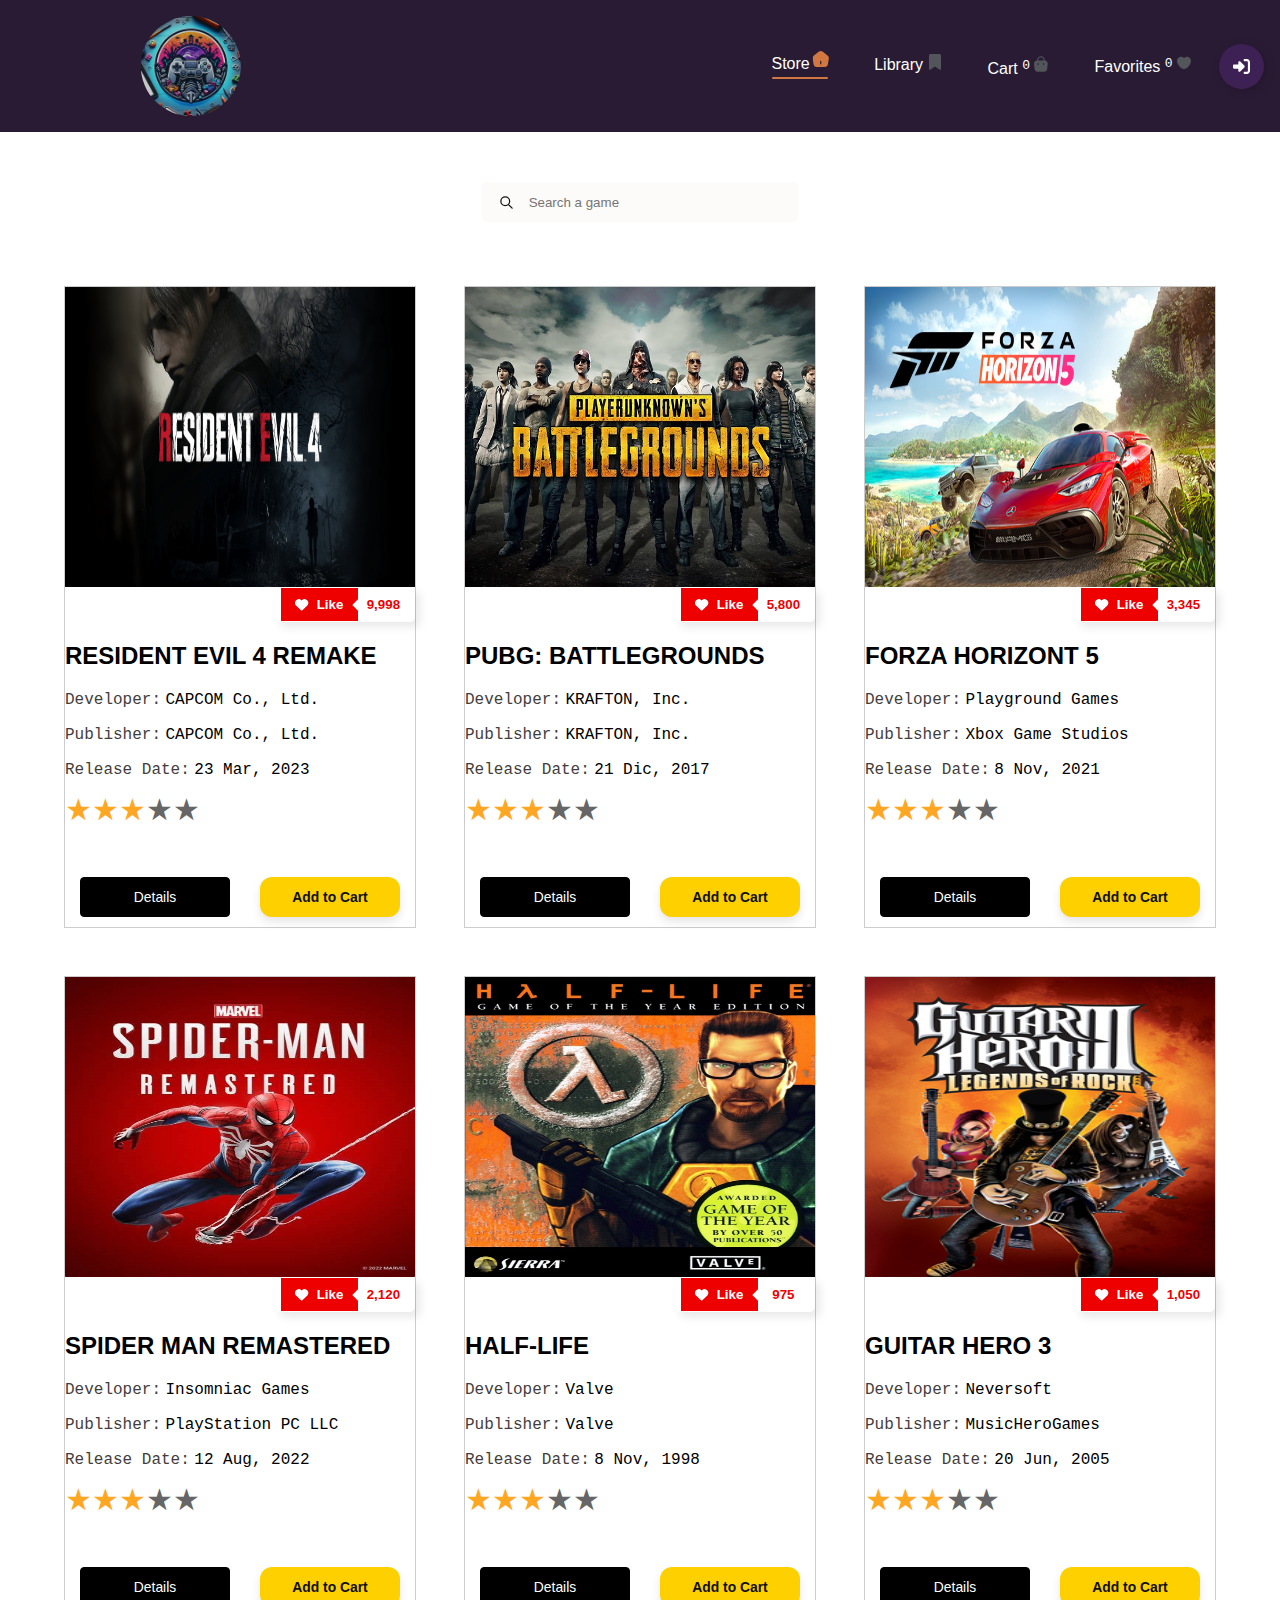
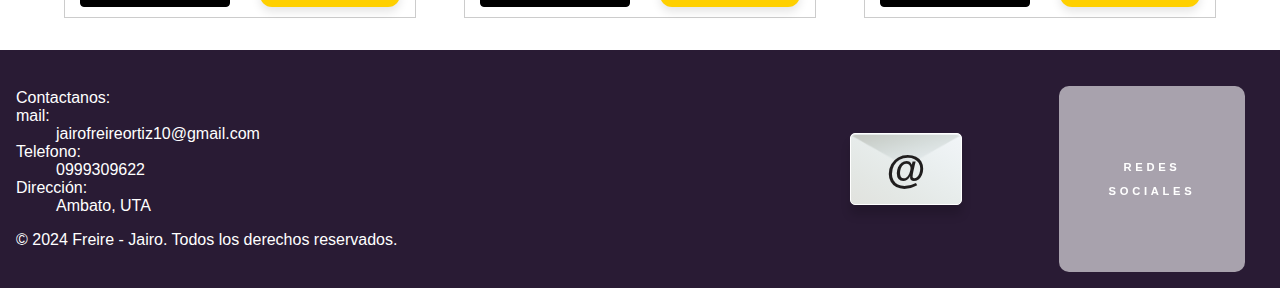
==== index.html @ eaf7e500 "project almost done" ====
<!DOCTYPE html>
<html lang="en">
  <head>
    <meta charset="UTF-8" />
    <meta http-equiv="X-UA-Compatible" content="IE=edge" />
    <meta name="viewport" content="width=device-width, initial-scale=1.0" />
    <link rel="stylesheet" href="css/styles.css" />
    <link rel="stylesheet" href="css/stylesDecoration.css" />
    <link rel="stylesheet" href="css/stylesFooter.css" />
    <title>Online Store</title>
  </head>

  <body>
    <header>
      <div class="navbar">
        <img src="img/Logo.jpg" />
        <nav class="menu">
          <label title="home" for="home" class="label">
            Store
            <input id="home" name="page" type="radio" checked="" />
            <svg
              xmlns="http://www.w3.org/2000/svg"
              viewBox="0 0 21 20"
              height="20"
              width="21"
              class="icon home"
            >
              <path
                fill="inherit"
                d="M18.9999 6.01002L12.4499 0.770018C11.1699 -0.249982 9.16988 -0.259982 7.89988 0.760018L1.34988 6.01002C0.409885 6.76002 -0.160115 8.26002 0.0398848 9.44002L1.29988 16.98C1.58988 18.67 3.15988 20 4.86988 20H15.4699C17.1599 20 18.7599 18.64 19.0499 16.97L20.3099 9.43002C20.4899 8.26002 19.9199 6.76002 18.9999 6.01002ZM10.9199 16C10.9199 16.41 10.5799 16.75 10.1699 16.75C9.75988 16.75 9.41988 16.41 9.41988 16V13C9.41988 12.59 9.75988 12.25 10.1699 12.25C10.5799 12.25 10.9199 12.59 10.9199 13V16Z"
              ></path>
            </svg>
          </label>
          <label title="library" for="library" class="label">
            Library
            <input id="library" name="page" type="radio" />
            <svg
              xmlns="http://www.w3.org/2000/svg"
              height="16"
              width="12"
              viewBox="0 0 384 512"
            >
              <path
                d="M0 48V487.7C0 501.1 10.9 512 24.3 512c5 0 9.9-1.5 14-4.4L192 400 345.7 507.6c4.1 2.9 9 4.4 14 4.4c13.4 0 24.3-10.9 24.3-24.3V48c0-26.5-21.5-48-48-48H48C21.5 0 0 21.5 0 48z"
              />
            </svg>
          </label>

          <label title="cart" for="cart" class="label">
            Cart
            <input id="cart" name="page" type="radio" />
            <samp><sup style="font-size: 1em" id="car-count">0</sup></samp>
            <svg
              xmlns="http://www.w3.org/2000/svg"
              fill="inherit"
              viewBox="0 0 18 20"
              height="20"
              width="18"
              class="icon cart"
            >
              <path
                fill="inherit"
                d="M16.8035 6.96427C16.1335 6.22427 15.1235 5.79427 13.7235 5.64427V4.88427C13.7235 3.51427 13.1435 2.19427 12.1235 1.27427C11.6202 0.812823 11.025 0.462927 10.3771 0.247511C9.72909 0.032095 9.04292 -0.0439787 8.3635 0.0242742C5.9735 0.254274 3.9635 2.56427 3.9635 5.06427V5.64427C2.5635 5.79427 1.5535 6.22427 0.883496 6.96427C-0.0865043 8.04427 -0.0565042 9.48427 0.0534958 10.4843L0.753496 16.0543C0.963496 18.0043 1.7535 20.0043 6.0535 20.0043H11.6335C15.9335 20.0043 16.7235 18.0043 16.9335 16.0643L17.6335 10.4743C17.7435 9.48427 17.7635 8.04427 16.8035 6.96427ZM8.5035 1.41427C8.98813 1.36559 9.47758 1.41913 9.94023 1.57143C10.4029 1.72372 10.8284 1.97138 11.1894 2.29841C11.5503 2.62544 11.8387 3.02456 12.0357 3.46998C12.2328 3.91539 12.3343 4.39721 12.3335 4.88427V5.58427H5.3535V5.06427C5.3535 3.28427 6.8235 1.57427 8.5035 1.41427ZM5.2635 11.1543H5.2535C4.7035 11.1543 4.2535 10.7043 4.2535 10.1543C4.2535 9.60427 4.7035 9.15427 5.2535 9.15427C5.8135 9.15427 6.2635 9.60427 6.2635 10.1543C6.2635 10.7043 5.8135 11.1543 5.2635 11.1543ZM12.2635 11.1543H12.2535C11.7035 11.1543 11.2535 10.7043 11.2535 10.1543C11.2535 9.60427 11.7035 9.15427 12.2535 9.15427C12.8135 9.15427 13.2635 9.60427 13.2635 10.1543C13.2635 10.7043 12.8135 11.1543 12.2635 11.1543Z"
              ></path>
            </svg>
          </label>
          <label title="favorite" for="favorite" class="label"
            >Favorites
            <input id="favorite" name="page" type="radio" />
            <samp><sup style="font-size: 1em" id="favorites">0</sup></samp>
            <svg
              xmlns="http://www.w3.org/2000/svg"
              fill="inherit"
              viewBox="0 0 20 18"
              height="18"
              width="20"
              class="icon favorite"
            >
              <path
                fill="inherit"
                d="M14.44 0C12.63 0 11.01 0.88 10 2.23C9.48413 1.53881 8.81426 0.977391 8.04353 0.590295C7.27281 0.203198 6.42247 0.00108555 5.56 0C2.49 0 0 2.5 0 5.59C0 6.78 0.19 7.88 0.52 8.9C2.1 13.9 6.97 16.89 9.38 17.71C9.72 17.83 10.28 17.83 10.62 17.71C13.03 16.89 17.9 13.9 19.48 8.9C19.81 7.88 20 6.78 20 5.59C20 2.5 17.51 0 14.44 0Z"
              ></path>
            </svg>
          </label>

          <a class="Btn-login" href="login.html">
            <div class="sign">
              <svg viewBox="0 0 512 512">
                <path
                  d="M217.9 105.9L340.7 228.7c7.2 7.2 11.3 17.1 11.3 27.3s-4.1 20.1-11.3 27.3L217.9 406.1c-6.4 6.4-15 9.9-24 9.9c-18.7 0-33.9-15.2-33.9-33.9l0-62.1L32 320c-17.7 0-32-14.3-32-32l0-64c0-17.7 14.3-32 32-32l128 0 0-62.1c0-18.7 15.2-33.9 33.9-33.9c9 0 17.6 3.6 24 9.9zM352 416l64 0c17.7 0 32-14.3 32-32l0-256c0-17.7-14.3-32-32-32l-64 0c-17.7 0-32-14.3-32-32s14.3-32 32-32l64 0c53 0 96 43 96 96l0 256c0 53-43 96-96 96l-64 0c-17.7 0-32-14.3-32-32s14.3-32 32-32z"
                ></path>
              </svg>
            </div>

            <div class="text-login">Login</div>
          </a>
        </nav>
        <div class="menu-toggle" onclick="toggleMenu()">☰</div>
      </div>
    </header>

    <main>
      <div class="cen-search">
        <div class="search-container">
          <form class="form">
            <label for="search">
              <input
                required=""
                autocomplete="off"
                placeholder="Search a game"
                id="search"
                type="text"
              />
              <div class="icon-search">
                <svg
                  stroke-width="2"
                  stroke="currentColor"
                  viewBox="0 0 24 24"
                  fill="none"
                  xmlns="http://www.w3.org/2000/svg"
                  class="swap-on"
                >
                  <path
                    d="M21 21l-6-6m2-5a7 7 0 11-14 0 7 7 0 0114 0z"
                    stroke-linejoin="round"
                    stroke-linecap="round"
                  ></path>
                </svg>
                <svg
                  stroke-width="2"
                  stroke="currentColor"
                  viewBox="0 0 24 24"
                  fill="none"
                  xmlns="http://www.w3.org/2000/svg"
                  class="swap-off"
                >
                  <path
                    d="M10 19l-7-7m0 0l7-7m-7 7h18"
                    stroke-linejoin="round"
                    stroke-linecap="round"
                  ></path>
                </svg>
              </div>
              <button type="reset" class="close-btn">
                <svg
                  viewBox="0 0 20 20"
                  class="h-5 w-5"
                  xmlns="http://www.w3.org/2000/svg"
                >
                  <path
                    clip-rule="evenodd"
                    d="M4.293 4.293a1 1 0 011.414 0L10 8.586l4.293-4.293a1 1 0 111.414 1.414L11.414 10l4.293 4.293a1 1 0 01-1.414 1.414L10 11.414l-4.293 4.293a1 1 0 01-1.414-1.414L8.586 10 4.293 5.707a1 1 0 010-1.414z"
                    fill-rule="evenodd"
                  ></path>
                </svg>
              </button>
            </label>
          </form>
        </div>
      </div>
      <div class="section">
        <div class="container" id="container1">
          <div class="carousel-container">
            <div class="carousel">
              <img src="img/game1/1.png" alt="Imagen 1" />
              <img src="img/game1/2.jpg" alt="Imagen 2" />
              <img src="img/game1/3.jpg" alt="Imagen 3" />
              <img src="img/game1/4.jpg" alt="Imagen 4" />
            </div>
          </div>

          <div class="container4">
            <button class="Btn" onclick="incrementarContador('contador1')">
              <span class="leftContainer">
                <svg
                  fill="white"
                  viewBox="0 0 512 512"
                  height="1em"
                  xmlns="http://www.w3.org/2000/svg"
                >
                  <path
                    d="M47.6 300.4L228.3 469.1c7.5 7 17.4 10.9 27.7 10.9s20.2-3.9 27.7-10.9L464.4 300.4c30.4-28.3 47.6-68 47.6-109.5v-5.8c0-69.9-50.5-129.5-119.4-141C347 36.5 300.6 51.4 268 84L256 96 244 84c-32.6-32.6-79-47.5-124.6-39.9C50.5 55.6 0 115.2 0 185.1v5.8c0 41.5 17.2 81.2 47.6 109.5z"
                  ></path>
                </svg>
                <span class="like">Like</span>
              </span>
              <span class="likeCount" id="contador1"> 9,998 </span>
            </button>
            
            <div class="container5" id="details-container1">
              <article class="game-details" >
                  <h2>RESIDENT EVIL 4 REMAKE</h2>
                  <p><span class="subtitle-games">Developer:</span> <span class="content-subtitle">CAPCOM Co., Ltd.</span></p>
                  <p><span class="subtitle-games">Publisher:</span> <span class="content-subtitle">CAPCOM Co., Ltd.</span></p>
                  <p><span class="subtitle-games">Release Date:</span> <span class="content-subtitle">23 Mar, 2023</span></p>
                <section class="game-description">
                  <h3>Game Description</h3>
                  <p class="description-game">Survival is just the beginning. Six years have passed since the biological disaster in Raccoon City. Leon S. Kennedy, one of the survivors, tracks the president's kidnapped daughter to a secluded European village, where there is something terribly wrong with the locals.</p>
                </section>
                <section class="system-requirements">
                  <h3>System Requirements</h3>
                  <ul>
                    <li><span class="subtitle-games">Operating System:</span> <span class="content-subtitle">Windows 10 (64 bit)/Windows 11 (64 bit)</span></li>
                    <li><span class="subtitle-games">Processor:</span> <span class="content-subtitle"> AMD Ryzen 5 3600 / Intel Core i7 8700</span></li>
                    <li><span class="subtitle-games">Memory:</span> <span class="content-subtitle"> 16 gb Ram</span></li>
                    <li><span class="subtitle-games">Graphics:</span> <span class="content-subtitle"> AMD Radeon RX 5700 / NVIDIA GeForce GTX 1070</span></li>
                    <li><span class="subtitle-games">Storage:</span><span class="content-subtitle"> 50 GB available space</span></li>
                  </ul>
                </section>
              </article>
            </div>
            
            <div class="rating-class" id="rating-container-1">
              <div class="rating">
                <input
                  value="5"
                  name="rate1"
                  id="star5-container1"
                  type="radio"
                />
                <label title="text" for="star5-container1"></label>
                <input
                  value="4"
                  name="rate1"
                  id="star4-container1"
                  type="radio"
                />
                <label title="text" for="star4-container1"></label>
                <input
                  value="3"
                  name="rate1"
                  id="star3-container1"
                  type="radio"
                  checked=""
                />
                <label title="text" for="star3-container1"></label>
                <input
                  value="2"
                  name="rate1"
                  id="star2-container1"
                  type="radio"
                />
                <label title="text" for="star2-container1"></label>
                <input
                  value="1"
                  name="rate1"
                  id="star1-container1"
                  type="radio"
                />
                <label title="text" for="star1-container1"></label>
              </div>
            </div>
            <div class="container6">
              <div class="btn-group">
                <button class="btn-details" onclick="toggleDetails('container1')"><span class="text-btn-detail">Details</span></button>
                <button
                  class="CartBtn"
                  onclick="incrementarContador('car-count')"
                >
                  <span class="IconContainer">
                    <svg
                      xmlns="http://www.w3.org/2000/svg"
                      height="1em"
                      viewBox="0 0 576 512"
                      fill="rgb(17, 17, 17)"
                      class="cart"
                    >
                      <path
                        d="M0 24C0 10.7 10.7 0 24 0H69.5c22 0 41.5 12.8 50.6 32h411c26.3 0 45.5 25 38.6 50.4l-41 152.3c-8.5 31.4-37 53.3-69.5 53.3H170.7l5.4 28.5c2.2 11.3 12.1 19.5 23.6 19.5H488c13.3 0 24 10.7 24 24s-10.7 24-24 24H199.7c-34.6 0-64.3-24.6-70.7-58.5L77.4 54.5c-.7-3.8-4-6.5-7.9-6.5H24C10.7 48 0 37.3 0 24zM128 464a48 48 0 1 1 96 0 48 48 0 1 1 -96 0zm336-48a48 48 0 1 1 0 96 48 48 0 1 1 0-96z"
                      ></path>
                    </svg>
                  </span>
                  <p class="text">Add to Cart</p>
                </button>
              </div>
            </div>
          </div>
        </div>

        <div class="container" id="container2">
          <div class="carousel-container">
            <div class="carousel">
              <img src="img/game2/Portada-PUBG.jpg" alt="Imagen 1" />
              <img src="img/game2/2.jpg" alt="Imagen 2" />
              <img src="img/game2/3.jpg" alt="Imagen 3" />
              <img src="img/game2/4.jpg" alt="Imagen 4" />
            </div>
          </div>
          <div class="container4">
            <button class="Btn" onclick="incrementarContador('contador2')">
              <span class="leftContainer">
                <svg
                  fill="white"
                  viewBox="0 0 512 512"
                  height="1em"
                  xmlns="http://www.w3.org/2000/svg"
                >
                  <path
                    d="M47.6 300.4L228.3 469.1c7.5 7 17.4 10.9 27.7 10.9s20.2-3.9 27.7-10.9L464.4 300.4c30.4-28.3 47.6-68 47.6-109.5v-5.8c0-69.9-50.5-129.5-119.4-141C347 36.5 300.6 51.4 268 84L256 96 244 84c-32.6-32.6-79-47.5-124.6-39.9C50.5 55.6 0 115.2 0 185.1v5.8c0 41.5 17.2 81.2 47.6 109.5z"
                  ></path>
                </svg>
                <span class="like">Like</span>
              </span>
              <span class="likeCount" id="contador2"> 5,800 </span>
            </button>
            
            <div class="container5" id="details-container2">
              <article class="game-details" >
                <h2>PUBG: BATTLEGROUNDS</h2>
                <p><span class="subtitle-games">Developer:</span> <span class="content-subtitle">KRAFTON, Inc.</span></p>
                <p><span class="subtitle-games">Publisher:</span> <span class="content-subtitle"> KRAFTON, Inc.</span></p>
                <p><span class="subtitle-games">Release Date:</span> <span class="content-subtitle"> 21 Dic, 2017</span></p>
              <section class="game-description">
                <h3>Game Description</h3>
                <p class="description-game">Land on strategic locations, loot weapons and supplies, and survive to become the last team standing across various, diverse Battlegrounds.
                  Squad up and join the Battlegrounds for the original Battle Royale experience that only PUBG: BATTLEGROUNDS can offer.</p>
              </section>
              <section class="system-requirements">
                <h3>System Requirements</h3>
                <ul>
                  <li><span class="subtitle-games">Operating System:</span> <span class="content-subtitle"> 64-bit Windows 10</span></li>
                  <li><span class="subtitle-games">Processor:</span> <span class="content-subtitle"> Intel Core i5-6600K / AMD Ryzen 5 1600</span></li>
                  <li><span class="subtitle-games">Memory:</span> <span class="content-subtitle">16 GB RAM</span></li>
                  <li><span class="subtitle-games">Graphics:</span> <span class="content-subtitle"> NVIDIA GeForce GTX 1060 3GB / AMD Radeon RX 580 4GB</span></li>
                  <li><span class="subtitle-games">Storage:</span> <span class="content-subtitle"> 50 GB available space</span></li>
                </ul>
              </section>
            </article>
            </div>
            
            <div class="rating-class" id="rating-container-2">
              <div class="rating">
                <input
                  value="5"
                  name="rate2"
                  id="star5-container2"
                  type="radio"
                />
                <label title="text" for="star5-container2"></label>
                <input
                  value="4"
                  name="rate2"
                  id="star4-container2"
                  type="radio"
                />
                <label title="text" for="star4-container2"></label>
                <input
                  value="3"
                  name="rate2"
                  id="star3-container2"
                  type="radio"
                  checked=""
                />
                <label title="text" for="star3-container2"></label>
                <input
                  value="2"
                  name="rate2"
                  id="star2-container2"
                  type="radio"
                />
                <label title="text" for="star2-container2"></label>
                <input
                  value="1"
                  name="rate2"
                  id="star1-container2"
                  type="radio"
                />
                <label title="text" for="star1-container2"></label>
              </div>
            </div>
            <div class="container6">
              <div class="btn-group">
                <button class="btn-details" onclick="toggleDetails('container2')"><span class="text-btn-detail">Details</span></button>
                <button
                  class="CartBtn"
                  onclick="incrementarContador('car-count')"
                >
                  <span class="IconContainer">
                    <svg
                      xmlns="http://www.w3.org/2000/svg"
                      height="1em"
                      viewBox="0 0 576 512"
                      fill="rgb(17, 17, 17)"
                      class="cart"
                    >
                      <path
                        d="M0 24C0 10.7 10.7 0 24 0H69.5c22 0 41.5 12.8 50.6 32h411c26.3 0 45.5 25 38.6 50.4l-41 152.3c-8.5 31.4-37 53.3-69.5 53.3H170.7l5.4 28.5c2.2 11.3 12.1 19.5 23.6 19.5H488c13.3 0 24 10.7 24 24s-10.7 24-24 24H199.7c-34.6 0-64.3-24.6-70.7-58.5L77.4 54.5c-.7-3.8-4-6.5-7.9-6.5H24C10.7 48 0 37.3 0 24zM128 464a48 48 0 1 1 96 0 48 48 0 1 1 -96 0zm336-48a48 48 0 1 1 0 96 48 48 0 1 1 0-96z"
                      ></path>
                    </svg>
                  </span>
                  <p class="text">Add to Cart</p>
                </button>
              </div>
            </div>
          </div>
        </div>

        <div class="container" id="container3">
          <div class="carousel-container">
            <div class="carousel">
              <img src="img/game3/Forza 1.jpg" alt="Imagen 1" />
              <img src="img/game3/Forza 2.jpg" alt="Imagen 2" />
              <img src="img/game3/Forza 3.jpg" alt="Imagen 3" />
              <img src="img/game3/forza 4.jpg" alt="Imagen 4" />
            </div>
          </div>
          <div class="container4">
            <button class="Btn" onclick="incrementarContador('contador3')">
              <span class="leftContainer">
                <svg
                  fill="white"
                  viewBox="0 0 512 512"
                  height="1em"
                  xmlns="http://www.w3.org/2000/svg"
                >
                  <path
                    d="M47.6 300.4L228.3 469.1c7.5 7 17.4 10.9 27.7 10.9s20.2-3.9 27.7-10.9L464.4 300.4c30.4-28.3 47.6-68 47.6-109.5v-5.8c0-69.9-50.5-129.5-119.4-141C347 36.5 300.6 51.4 268 84L256 96 244 84c-32.6-32.6-79-47.5-124.6-39.9C50.5 55.6 0 115.2 0 185.1v5.8c0 41.5 17.2 81.2 47.6 109.5z"
                  ></path>
                </svg>
                <span class="like">Like</span>
              </span>
              <span class="likeCount" id="contador3"> 3,345 </span>
            </button>
            
            <div class="container5" id="details-container3">
              <article class="game-details">
                <h2>FORZA HORIZONT 5</h2>
                <p><span class="subtitle-games">Developer:</span> <span class="content-subtitle"> Playground Games</span></p>
                <p><span class="subtitle-games">Publisher:</span> <span class="content-subtitle"> Xbox Game Studios</span></p>
                <p><span class="subtitle-games">Release Date:</span> <span class="content-subtitle"> 8 Nov, 2021</span></p>
              <section class="game-description">
                <h3>Game Description</h3>
                <p class="description-game">Your Ultimate Horizon Adventure awaits! Explore the vibrant open world landscapes of Mexico with limitless, fun driving action in the world’s greatest cars. Conquer the rugged Sierra Nueva in the ultimate Horizon Rally experience. Requires Forza Horizon 5 game, expansion sold separately.</p>
              </section>
              <section class="system-requirements">
                <h3>System Requirements</h3>
                <ul>
                  <li><span class="subtitle-games">Operating System:</span> <span class="content-subtitle"> Windows 10 version 18362.0 or higher</span></li>
                  <li><span class="subtitle-games">Processor:</span> <span class="content-subtitle"> Intel i5-8400 or AMD Ryzen 5 1500X</span></li>
                  <li><span class="subtitle-games">Memory:</span> <span class="content-subtitle"> 16 GB RAM</span></li>
                  <li><span class="subtitle-games">Graphics:</span> <span class="content-subtitle"> NVidia GTX 1070 OR AMD RX 590</span></li>
                  <li><span class="subtitle-games">Storage:</span> <span class="content-subtitle"> 110 GB available space</span></li>
                </ul>
              </section>
            </div>
            
            <div class="rating-class" id="rating-container-1">
              <div class="rating">
                <input
                  value="5"
                  name="rate3"
                  id="star5-container3"
                  type="radio"
                />
                <label title="text" for="star5-container3"></label>
                <input
                  value="4"
                  name="rate3"
                  id="star4-container3"
                  type="radio"
                />
                <label title="text" for="star4-container3"></label>
                <input
                  value="3"
                  name="rate3"
                  id="star3-container3"
                  type="radio"
                  checked=""
                />
                <label title="text" for="star3-container3"></label>
                <input
                  value="2"
                  name="rate3"
                  id="star2-container3"
                  type="radio"
                />
                <label title="text" for="star2-container3"></label>
                <input
                  value="1"
                  name="rate3"
                  id="star1-container3"
                  type="radio"
                />
                <label title="text" for="star1-container3"></label>
              </div>
            </div>
            <div class="container6">
              <div class="btn-group">
                <button class="btn-details" onclick="toggleDetails('container3')"><span class="text-btn-detail">Details</span></button>
                <button
                  class="CartBtn"
                  onclick="incrementarContador('car-count')"
                >
                  <span class="IconContainer">
                    <svg
                      xmlns="http://www.w3.org/2000/svg"
                      height="1em"
                      viewBox="0 0 576 512"
                      fill="rgb(17, 17, 17)"
                      class="cart"
                    >
                      <path
                        d="M0 24C0 10.7 10.7 0 24 0H69.5c22 0 41.5 12.8 50.6 32h411c26.3 0 45.5 25 38.6 50.4l-41 152.3c-8.5 31.4-37 53.3-69.5 53.3H170.7l5.4 28.5c2.2 11.3 12.1 19.5 23.6 19.5H488c13.3 0 24 10.7 24 24s-10.7 24-24 24H199.7c-34.6 0-64.3-24.6-70.7-58.5L77.4 54.5c-.7-3.8-4-6.5-7.9-6.5H24C10.7 48 0 37.3 0 24zM128 464a48 48 0 1 1 96 0 48 48 0 1 1 -96 0zm336-48a48 48 0 1 1 0 96 48 48 0 1 1 0-96z"
                      ></path>
                    </svg>
                  </span>
                  <p class="text">Add to Cart</p>
                </button>
              </div>
            </div>
          </div>
        </div>

        <div class="container" id="container4">
          <div class="carousel-container">
            <div class="carousel">
              <img src="img/game4/Spiderman.jpg" alt="Imagen 1" />
              <img src="img/game4/spiderman-2.jpg" alt="Imagen 2" />
              <img src="img/game4/spiderman-3.jpg" alt="Imagen 3" />
              <img src="img/game4/spiderman-4.jpg" alt="Imagen 4" />
            </div>
          </div>
          <div class="container4">
            <button class="Btn" onclick="incrementarContador('contador4')">
              <span class="leftContainer">
                <svg
                  fill="white"
                  viewBox="0 0 512 512"
                  height="1em"
                  xmlns="http://www.w3.org/2000/svg"
                >
                  <path
                    d="M47.6 300.4L228.3 469.1c7.5 7 17.4 10.9 27.7 10.9s20.2-3.9 27.7-10.9L464.4 300.4c30.4-28.3 47.6-68 47.6-109.5v-5.8c0-69.9-50.5-129.5-119.4-141C347 36.5 300.6 51.4 268 84L256 96 244 84c-32.6-32.6-79-47.5-124.6-39.9C50.5 55.6 0 115.2 0 185.1v5.8c0 41.5 17.2 81.2 47.6 109.5z"
                  ></path>
                </svg>
                <span class="like">Like</span>
              </span>
              <span class="likeCount" id="contador4"> 2,120 </span>
            </button>
            
            <div class="container5" id="details-container4">
              <article class="game-details">
                <h2>SPIDER MAN REMASTERED</h2>
                <p><span class="subtitle-games">Developer:</span> <span class="content-subtitle"> Insomniac Games</span></p>
                <p><span class="subtitle-games">Publisher:</span> <span class="content-subtitle"> PlayStation PC LLC</span></p>
                <p><span class="subtitle-games">Release Date:</span> <span class="content-subtitle"> 12 Aug, 2022</span></p>
              <section class="game-description">
                <h3>Game Description</h3>
                <p class="description-game">Introduces an experienced Peter Parker who’s fighting big crime and iconic villains in Marvel’s New York. At the same time, he’s struggling to balance his chaotic personal life and career while the fate of Marvel’s New York rests upon his shoulders.</p>
              </section>
              <section class="system-requirements">
                <h3>System Requirements</h3>
                <ul>
                  <li><span class="subtitle-games">Operating System:</span> <span class="content-subtitle"> Windows 10 64-bit</span></li>
                  <li><span class="subtitle-games">Processor:</span> <span class="content-subtitle"> Intel Core i5-4670 or AMD Ryzen5 1600</span></li>
                  <li><span class="subtitle-games">Memory:</span> <span class="content-subtitle"> 16 GB RAM</span></li>
                  <li><span class="subtitle-games">Graphics:</span> <span class="content-subtitle"> NVIDIA GTX 1060 6GB or AMD Radeon RX 580 8GB</span></li>
                  <li><span class="subtitle-games">Storage:</span> <span class="content-subtitle"> 75 GB available space</span></li>
                </ul>
              </section>
            </div>
            
            <div class="rating-class" id="rating-container-1">
              <div class="rating">
                <input
                  value="5"
                  name="rate4"
                  id="star5-container4"
                  type="radio"
                />
                <label title="text" for="star5-container4"></label>
                <input
                  value="4"
                  name="rate4"
                  id="star4-container4"
                  type="radio"
                />
                <label title="text" for="star4-container4"></label>
                <input
                  value="3"
                  name="rate4"
                  id="star3-container4"
                  type="radio"
                  checked=""
                />
                <label title="text" for="star3-container4"></label>
                <input
                  value="2"
                  name="rate4"
                  id="star2-container4"
                  type="radio"
                />
                <label title="text" for="star2-container4"></label>
                <input
                  value="1"
                  name="rate4"
                  id="star1-container4"
                  type="radio"
                />
                <label title="text" for="star1-container4"></label>
              </div>
            </div>
            <div class="container6">
              <div class="btn-group">
                <button class="btn-details" onclick="toggleDetails('container4')"><span class="text-btn-detail">Details</span></button>
                <button
                  class="CartBtn"
                  onclick="incrementarContador('car-count')"
                >
                  <span class="IconContainer">
                    <svg
                      xmlns="http://www.w3.org/2000/svg"
                      height="1em"
                      viewBox="0 0 576 512"
                      fill="rgb(17, 17, 17)"
                      class="cart"
                    >
                      <path
                        d="M0 24C0 10.7 10.7 0 24 0H69.5c22 0 41.5 12.8 50.6 32h411c26.3 0 45.5 25 38.6 50.4l-41 152.3c-8.5 31.4-37 53.3-69.5 53.3H170.7l5.4 28.5c2.2 11.3 12.1 19.5 23.6 19.5H488c13.3 0 24 10.7 24 24s-10.7 24-24 24H199.7c-34.6 0-64.3-24.6-70.7-58.5L77.4 54.5c-.7-3.8-4-6.5-7.9-6.5H24C10.7 48 0 37.3 0 24zM128 464a48 48 0 1 1 96 0 48 48 0 1 1 -96 0zm336-48a48 48 0 1 1 0 96 48 48 0 1 1 0-96z"
                      ></path>
                    </svg>
                  </span>
                  <p class="text">Add to Cart</p>
                </button>
              </div>
            </div>
          </div>
        </div>

        <div class="container" id="container5">
          <div class="carousel-container">
            <div class="carousel">
              <img src="img/game5/Half-Life.jpg" alt="Imagen 1" />
              <img src="img/game5/half-life-2.jpg" alt="Imagen 2" />
              <img src="img/game5/half-life-3.jpg" alt="Imagen 3" />
              <img src="img/game5/half-life-4.jpg" alt="Imagen 4" />
            </div>
          </div>
          <div class="container4">
            <button class="Btn" onclick="incrementarContador('contador5')">
              <span class="leftContainer">
                <svg
                  fill="white"
                  viewBox="0 0 512 512"
                  height="1em"
                  xmlns="http://www.w3.org/2000/svg"
                >
                  <path
                    d="M47.6 300.4L228.3 469.1c7.5 7 17.4 10.9 27.7 10.9s20.2-3.9 27.7-10.9L464.4 300.4c30.4-28.3 47.6-68 47.6-109.5v-5.8c0-69.9-50.5-129.5-119.4-141C347 36.5 300.6 51.4 268 84L256 96 244 84c-32.6-32.6-79-47.5-124.6-39.9C50.5 55.6 0 115.2 0 185.1v5.8c0 41.5 17.2 81.2 47.6 109.5z"
                  ></path>
                </svg>
                <span class="like">Like</span>
              </span>
              <span class="likeCount" id="contador5"> 975 </span>
            </button>
            
            <div class="container5" id="details-container5">
              <article class="game-details">
                <h2>HALF-LIFE</h2>
                <p><span class="subtitle-games">Developer:</span> <span class="content-subtitle"> Valve</span></p>
                <p><span class="subtitle-games">Publisher:</span> <span class="content-subtitle"> Valve</span></p>
                <p><span class="subtitle-games">Release Date:</span> <span class="content-subtitle"> 8 Nov, 1998</span></p>
              <section class="game-description">
                <h3>Game Description</h3>
                <p class="description-game">Valve's debut title blends action and adventure with award-winning technology to create a frighteningly realistic world where players must think to survive</p>
              </section>
              <section class="system-requirements">
                <h3>System Requirements</h3>
                <ul>
                  <li><span class="subtitle-games">Operating System:</span> <span class="content-subtitle"> Windows XP, 8, 9, 10</span></li>
                  <li><span class="subtitle-games">Processor:</span> <span class="content-subtitle"> 800 mhz processor</span></li>
                  <li><span class="subtitle-games">Memory:</span> <span class="content-subtitle"> 128mb RAM</span></li>
                  <li><span class="subtitle-games">Graphics:</span> <span class="content-subtitle"> 32mb + VIDEO CARD</span></li>
                  <li><span class="subtitle-games">Storage:</span> <span class="content-subtitle"> 5 GB available space</span></li>
                </ul>
              </section>
            </div>
            
            <div class="rating-class" id="rating-container-1">
              <div class="rating">
                <input
                  value="5"
                  name="rate5"
                  id="star5-container5"
                  type="radio"
                />
                <label title="text" for="star5-container5"></label>
                <input
                  value="4"
                  name="rate5"
                  id="star4-container5"
                  type="radio"
                />
                <label title="text" for="star4-container5"></label>
                <input
                  value="3"
                  name="rate5"
                  id="star3-container5"
                  type="radio"
                  checked=""
                />
                <label title="text" for="star3-container5"></label>
                <input
                  value="2"
                  name="rate5"
                  id="star2-container5"
                  type="radio"
                />
                <label title="text" for="star2-container5"></label>
                <input
                  value="1"
                  name="rate5"
                  id="star1-container5"
                  type="radio"
                />
                <label title="text" for="star1-container5"></label>
              </div>
            </div>
            <div class="container6">
              <div class="btn-group">
                <button class="btn-details" onclick="toggleDetails('container5')"><span class="text-btn-detail">Details</span></button>
                <button
                  class="CartBtn"
                  onclick="incrementarContador('car-count')"
                >
                  <span class="IconContainer">
                    <svg
                      xmlns="http://www.w3.org/2000/svg"
                      height="1em"
                      viewBox="0 0 576 512"
                      fill="rgb(17, 17, 17)"
                      class="cart"
                    >
                      <path
                        d="M0 24C0 10.7 10.7 0 24 0H69.5c22 0 41.5 12.8 50.6 32h411c26.3 0 45.5 25 38.6 50.4l-41 152.3c-8.5 31.4-37 53.3-69.5 53.3H170.7l5.4 28.5c2.2 11.3 12.1 19.5 23.6 19.5H488c13.3 0 24 10.7 24 24s-10.7 24-24 24H199.7c-34.6 0-64.3-24.6-70.7-58.5L77.4 54.5c-.7-3.8-4-6.5-7.9-6.5H24C10.7 48 0 37.3 0 24zM128 464a48 48 0 1 1 96 0 48 48 0 1 1 -96 0zm336-48a48 48 0 1 1 0 96 48 48 0 1 1 0-96z"
                      ></path>
                    </svg>
                  </span>
                  <p class="text">Add to Cart</p>
                </button>
              </div>
            </div>
          </div>
        </div>

        <div class="container" id="container6">
          <div class="carousel-container">
            <div class="carousel">
              <img src="img/game6/Guitar.jpg" alt="Imagen 1" />
              <img src="img/game6/2.jpg" alt="Imagen 2" />
              <img src="img/game6/3.jpg" alt="Imagen 3" />
              <img src="img/game6/4.jpg" alt="Imagen 3" />
            </div>
          </div>
          <div class="container4">
            <button class="Btn" onclick="incrementarContador('contador6')">
              <span class="leftContainer">
                <svg
                  fill="white"
                  viewBox="0 0 512 512"
                  height="1em"
                  xmlns="http://www.w3.org/2000/svg"
                >
                  <path
                    d="M47.6 300.4L228.3 469.1c7.5 7 17.4 10.9 27.7 10.9s20.2-3.9 27.7-10.9L464.4 300.4c30.4-28.3 47.6-68 47.6-109.5v-5.8c0-69.9-50.5-129.5-119.4-141C347 36.5 300.6 51.4 268 84L256 96 244 84c-32.6-32.6-79-47.5-124.6-39.9C50.5 55.6 0 115.2 0 185.1v5.8c0 41.5 17.2 81.2 47.6 109.5z"
                  ></path>
                </svg>
                <span class="like">Like</span>
              </span>
              <span class="likeCount" id="contador6"> 1,050 </span>
            </button>
            
            <div class="container5" id="details-container6">
              <article class="game-details">
                <h2>GUITAR HERO 3</h2>
                <p><span class="subtitle-games">Developer:</span> <span class="content-subtitle"> Neversoft</span></p>
                <p><span class="subtitle-games">Publisher:</span> <span class="content-subtitle"> MusicHeroGames</span></p>
                <p><span class="subtitle-games">Release Date:</span> <span class="content-subtitle"> 20 Jun, 2005</span></p>
              <section class="game-description">
                <h3>Game Description</h3>
                <p class="description-game">Create your own band and journey around the world facing famous guitarists Slash, Tom Morello and Lou, the devil himself.</p>
              </section>
              <section class="system-requirements">
                <h3>System Requirements</h3>
                <ul>
                  <li><span class="subtitle-games">Operating System:</span> <span class="content-subtitle"> Windows XP SP2</span></li>
                  <li><span class="subtitle-games">Processor:</span> <span class="content-subtitle"> Intel Pentium or AMD Athlon 64</span></li>
                  <li><span class="subtitle-games">Memory:</span> <span class="content-subtitle"> XP - 1 GB RAM, Vista - 2GB RAM</span></li>
                  <li><span class="subtitle-games">Graphics:</span> <span class="content-subtitle"> 32mb + VIDEO CARD</span></li>
                  <li><span class="subtitle-games">Storage:</span> <span class="content-subtitle"> 6 GB available space</span></li>
                </ul>
              </section>
            </div>
            
            <div class="rating-class" id="rating-container-1">
              <div class="rating">
                <input
                  value="5"
                  name="rate6"
                  id="star5-container6"
                  type="radio"
                />
                <label title="text" for="star5-container6"></label>
                <input
                  value="4"
                  name="rate6"
                  id="star4-container6"
                  type="radio"
                />
                <label title="text" for="star4-container6"></label>
                <input
                  value="3"
                  name="rate6"
                  id="star3-container6"
                  type="radio"
                  checked=""
                />
                <label title="text" for="star3-container6"></label>
                <input
                  value="2"
                  name="rate6"
                  id="star2-container6"
                  type="radio"
                />
                <label title="text" for="star2-container6"></label>
                <input
                  value="1"
                  name="rate6"
                  id="star1-container6"
                  type="radio"
                />
                <label title="text" for="star1-container6"></label>
              </div>
            </div>
            <div class="container6">
              <div class="btn-group">
                <button class="btn-details" onclick="toggleDetails('container6')"><span class="text-btn-detail">Details</span></button>
                <button
                  class="CartBtn"
                  onclick="incrementarContador('car-count')"
                >
                  <span class="IconContainer">
                    <svg
                      xmlns="http://www.w3.org/2000/svg"
                      height="1em"
                      viewBox="0 0 576 512"
                      fill="rgb(17, 17, 17)"
                      class="cart"
                    >
                      <path
                        d="M0 24C0 10.7 10.7 0 24 0H69.5c22 0 41.5 12.8 50.6 32h411c26.3 0 45.5 25 38.6 50.4l-41 152.3c-8.5 31.4-37 53.3-69.5 53.3H170.7l5.4 28.5c2.2 11.3 12.1 19.5 23.6 19.5H488c13.3 0 24 10.7 24 24s-10.7 24-24 24H199.7c-34.6 0-64.3-24.6-70.7-58.5L77.4 54.5c-.7-3.8-4-6.5-7.9-6.5H24C10.7 48 0 37.3 0 24zM128 464a48 48 0 1 1 96 0 48 48 0 1 1 -96 0zm336-48a48 48 0 1 1 0 96 48 48 0 1 1 0-96z"
                      ></path>
                    </svg>
                  </span>
                  <p class="text">Add to Cart</p>
                </button>
              </div>
            </div>
          </div>
        </div>
      </div>
    </main>
  </body>
  <footer>
    <div class="footer-content">
      <div class="footer-info">
        <dl>
          <dt>Contactanos:</dt>
          <dt>mail:</dt>
          <dd>jairofreireortiz10@gmail.com</dd>
          <dt>Telefono:</dt>
          <dd>0999309622</dd>
          <dt>Dirección:</dt>
          <dd>Ambato, UTA</dd>
        </dl>
        <p class="footer-copyright">
          © 2024 Freire - Jairo. Todos los derechos reservados.
        </p>
      </div>
      <div class="mail">
        <div class="tooltip-container">
          <span class="tooltip">jfreire.com</span>
          <span class="text">@</span>
        </div>
      </div>
      <div class="footer-medias">
        <div class="main">
          <div class="card">
            <svg
              fill-rule="nonzero"
              height="30px"
              width="30px"
              viewBox="0,0,256,256"
              xmlns:xlink="http://www.w3.org/1999/xlink"
              xmlns="http://www.w3.org/2000/svg"
              class="instagram"
            >
              <g
                style="mix-blend-mode: normal"
                text-anchor="none"
                font-size="none"
                font-weight="none"
                font-family="none"
                stroke-dashoffset="0"
                stroke-dasharray=""
                stroke-miterlimit="10"
                stroke-linejoin="miter"
                stroke-linecap="butt"
                stroke-width="1"
                stroke="none"
                fill-rule="nonzero"
              >
                <g transform="scale(8,8)">
                  <path
                    d="M11.46875,5c-3.55078,0 -6.46875,2.91406 -6.46875,6.46875v9.0625c0,3.55078 2.91406,6.46875 6.46875,6.46875h9.0625c3.55078,0 6.46875,-2.91406 6.46875,-6.46875v-9.0625c0,-3.55078 -2.91406,-6.46875 -6.46875,-6.46875zM11.46875,7h9.0625c2.47266,0 4.46875,1.99609 4.46875,4.46875v9.0625c0,2.47266 -1.99609,4.46875 -4.46875,4.46875h-9.0625c-2.47266,0 -4.46875,-1.99609 -4.46875,-4.46875v-9.0625c0,-2.47266 1.99609,-4.46875 4.46875,-4.46875zM21.90625,9.1875c-0.50391,0 -0.90625,0.40234 -0.90625,0.90625c0,0.50391 0.40234,0.90625 0.90625,0.90625c0.50391,0 0.90625,-0.40234 0.90625,-0.90625c0,-0.50391 -0.40234,-0.90625 -0.90625,-0.90625zM16,10c-3.30078,0 -6,2.69922 -6,6c0,3.30078 2.69922,6 6,6c3.30078,0 6,-2.69922 6,-6c0,-3.30078 -2.69922,-6 -6,-6zM16,12c2.22266,0 4,1.77734 4,4c0,2.22266 -1.77734,4 -4,4c-2.22266,0 -4,-1.77734 -4,-4c0,-2.22266 1.77734,-4 4,-4z"
                  ></path>
                </g>
              </g>
            </svg>
          </div>
          <div class="card">
            <svg
              height="30px"
              width="30px"
              viewBox="0 0 48 48"
              xmlns="http://www.w3.org/2000/svg"
              class="twitter"
            >
              <path
                d="M42,12.429c-1.323,0.586-2.746,0.977-4.247,1.162c1.526-0.906,2.7-2.351,3.251-4.058c-1.428,0.837-3.01,1.452-4.693,1.776C34.967,9.884,33.05,9,30.926,9c-4.08,0-7.387,3.278-7.387,7.32c0,0.572,0.067,1.129,0.193,1.67c-6.138-0.308-11.582-3.226-15.224-7.654c-0.64,1.082-1,2.349-1,3.686c0,2.541,1.301,4.778,3.285,6.096c-1.211-0.037-2.351-0.374-3.349-0.914c0,0.022,0,0.055,0,0.086c0,3.551,2.547,6.508,5.923,7.181c-0.617,0.169-1.269,0.263-1.941,0.263c-0.477,0-0.942-0.054-1.392-0.135c0.94,2.902,3.667,5.023,6.898,5.086c-2.528,1.96-5.712,3.134-9.174,3.134c-0.598,0-1.183-0.034-1.761-0.104C9.268,36.786,13.152,38,17.321,38c13.585,0,21.017-11.156,21.017-20.834c0-0.317-0.01-0.633-0.025-0.945C39.763,15.197,41.013,13.905,42,12.429"
              ></path>
            </svg>
          </div>
          <div class="card">
            <svg
              height="30px"
              width="30px"
              viewBox="0 0 40 40"
              xmlns="http://www.w3.org/2000/svg"
              class="dribble"
            >
              <path
                d="M20,38.5C9.799,38.5,1.5,30.201,1.5,20S9.799,1.5,20,1.5S38.5,9.799,38.5,20S30.201,38.5,20,38.5z"
              ></path>
              <path
                d="M20,2c9.925,0,18,8.075,18,18s-8.075,18-18,18S2,29.925,2,20S10.075,2,20,2 M20,1 C9.507,1,1,9.507,1,20s8.507,19,19,19s19-8.507,19-19S30.493,1,20,1L20,1z"
                fill="#ea4c89"
              ></path>
              <path
                d="M28.352 36.914c0 0-3.032-21.087-15.63-34.292M1.269 17.848c0 0 24.2 2.117 32.075-11.102M7.804 34.152c0 0 8.624-19.807 31.058-12.194"
                stroke-miterlimit="10"
                stroke="#ea4c89"
                fill="none"
              ></path>
            </svg>
          </div>
          <div class="card">
            <svg
              height="30px"
              width="30px"
              viewBox="0 0 50 50"
              xmlns="http://www.w3.org/2000/svg"
              class="codepen"
            >
              <path
                d="M 25 4 L 4 17.34375 L 4 32.652344 L 25 46 L 46 32.65625 L 46 17.34375 Z M 25 29.183594 L 19.066406 25.070313 L 25 21.023438 L 30.933594 25.070313 Z M 27 17.605469 L 27 9.949219 L 40.429688 18.484375 L 34.410156 22.65625 Z M 23 17.605469 L 15.589844 22.65625 L 9.570313 18.484375 L 23 9.949219 Z M 12.09375 25.042969 L 8 27.832031 L 8 22.203125 Z M 15.570313 27.453125 L 23 32.605469 L 23 40.050781 L 9.589844 31.527344 Z M 27 32.605469 L 34.429688 27.453125 L 40.410156 31.527344 L 27 40.050781 Z M 37.90625 25.042969 L 42 22.203125 L 42 27.832031 Z"
              ></path>
            </svg>
          </div>
          <div class="card">
            <svg
              xmlns="http://www.w3.org/2000/svg"
              viewBox="0 0 100 100"
              height="23px"
              width="23px"
              class="uiverse"
            >
              <path
                fill="url(#paint0_linear_501_142)"
                d="M38.0481 4.82927C38.0481 2.16214 40.018 0 42.4481 0H51.2391C53.6692 0 55.6391 2.16214 55.6391 4.82927V40.1401C55.6391 48.8912 53.2343 55.6657 48.4248 60.4636C43.6153 65.2277 36.7304 67.6098 27.7701 67.6098C18.8099 67.6098 11.925 65.2953 7.11548 60.6663C2.37183 56.0036 3.8147e-06 49.2967 3.8147e-06 40.5456V4.82927C3.8147e-06 2.16213 1.96995 0 4.4 0H13.2405C15.6705 0 17.6405 2.16214 17.6405 4.82927V39.1265C17.6405 43.7892 18.4805 47.2018 20.1605 49.3642C21.8735 51.5267 24.4759 52.6079 27.9678 52.6079C31.4596 52.6079 34.0127 51.5436 35.6268 49.4149C37.241 47.2863 38.0481 43.8399 38.0481 39.0758V4.82927Z"
              ></path>
              <path
                fill="url(#paint1_linear_501_142)"
                d="M86.9 61.8682C86.9 64.5353 84.9301 66.6975 82.5 66.6975H73.6595C71.2295 66.6975 69.2595 64.5353 69.2595 61.8682V4.82927C69.2595 2.16214 71.2295 0 73.6595 0H82.5C84.9301 0 86.9 2.16214 86.9 4.82927V61.8682Z"
              ></path>
              <path
                fill="url(#paint2_linear_501_142)"
                d="M2.86102e-06 83.2195C2.86102e-06 80.5524 1.96995 78.3902 4.4 78.3902H83.6C86.0301 78.3902 88 80.5524 88 83.2195V89.1707C88 91.8379 86.0301 94 83.6 94H4.4C1.96995 94 0 91.8379 0 89.1707L2.86102e-06 83.2195Z"
              ></path>
              <defs>
                <linearGradient
                  gradientUnits="userSpaceOnUse"
                  y2="87.6201"
                  x2="96.1684"
                  y1="0"
                  x1="0"
                  id="paint0_linear_501_142"
                >
                  <stop stop-color="#BF66FF"></stop>
                  <stop stop-color="#6248FF" offset="0.510417"></stop>
                  <stop stop-color="#00DDEB" offset="1"></stop>
                </linearGradient>
                <linearGradient
                  gradientUnits="userSpaceOnUse"
                  y2="87.6201"
                  x2="96.1684"
                  y1="0"
                  x1="0"
                  id="paint1_linear_501_142"
                >
                  <stop stop-color="#BF66FF"></stop>
                  <stop stop-color="#6248FF" offset="0.510417"></stop>
                  <stop stop-color="#00DDEB" offset="1"></stop>
                </linearGradient>
                <linearGradient
                  gradientUnits="userSpaceOnUse"
                  y2="87.6201"
                  x2="96.1684"
                  y1="0"
                  x1="0"
                  id="paint2_linear_501_142"
                >
                  <stop stop-color="#BF66FF"></stop>
                  <stop stop-color="#6248FF" offset="0.510417"></stop>
                  <stop stop-color="#00DDEB" offset="1"></stop>
                </linearGradient>
              </defs>
            </svg>
          </div>
          <div class="card">
            <svg
              xmlns="http://www.w3.org/2000/svg"
              viewBox="0 0 48 48"
              width="30px"
              height="30px"
              class="discord"
            >
              <path
                d="M40,12c0,0-4.585-3.588-10-4l-0.488,0.976C34.408,10.174,36.654,11.891,39,14c-4.045-2.065-8.039-4-15-4s-10.955,1.935-15,4c2.346-2.109,5.018-4.015,9.488-5.024L18,8c-5.681,0.537-10,4-10,4s-5.121,7.425-6,22c5.162,5.953,13,6,13,6l1.639-2.185C13.857,36.848,10.715,35.121,8,32c3.238,2.45,8.125,5,16,5s12.762-2.55,16-5c-2.715,3.121-5.857,4.848-8.639,5.815L33,40c0,0,7.838-0.047,13-6C45.121,19.425,40,12,40,12z M17.5,30c-1.933,0-3.5-1.791-3.5-4c0-2.209,1.567-4,3.5-4s3.5,1.791,3.5,4C21,28.209,19.433,30,17.5,30z M30.5,30c-1.933,0-3.5-1.791-3.5-4c0-2.209,1.567-4,3.5-4s3.5,1.791,3.5,4C34,28.209,32.433,30,30.5,30z"
              ></path>
            </svg>
          </div>
          <div class="card">
            <svg
              height="30px"
              width="30px"
              viewBox="0 0 30 30"
              xmlns="http://www.w3.org/2000/svg"
              class="github"
            >
              <path
                d="M15,3C8.373,3,3,8.373,3,15c0,5.623,3.872,10.328,9.092,11.63C12.036,26.468,12,26.28,12,26.047v-2.051 c-0.487,0-1.303,0-1.508,0c-0.821,0-1.551-0.353-1.905-1.009c-0.393-0.729-0.461-1.844-1.435-2.526 c-0.289-0.227-0.069-0.486,0.264-0.451c0.615,0.174,1.125,0.596,1.605,1.222c0.478,0.627,0.703,0.769,1.596,0.769 c0.433,0,1.081-0.025,1.691-0.121c0.328-0.833,0.895-1.6,1.588-1.962c-3.996-0.411-5.903-2.399-5.903-5.098 c0-1.162,0.495-2.286,1.336-3.233C9.053,10.647,8.706,8.73,9.435,8c1.798,0,2.885,1.166,3.146,1.481C13.477,9.174,14.461,9,15.495,9 c1.036,0,2.024,0.174,2.922,0.483C18.675,9.17,19.763,8,21.565,8c0.732,0.731,0.381,2.656,0.102,3.594 c0.836,0.945,1.328,2.066,1.328,3.226c0,2.697-1.904,4.684-5.894,5.097C18.199,20.49,19,22.1,19,23.313v2.734 c0,0.104-0.023,0.179-0.035,0.268C23.641,24.676,27,20.236,27,15C27,8.373,21.627,3,15,3z"
              ></path>
            </svg>
          </div>
          <div class="card">
            <svg
              height="30px"
              width="30px"
              viewBox="0 0 48 48"
              xmlns="http://www.w3.org/2000/svg"
              class="telegram"
            >
              <path d="M24 4A20 20 0 1 0 24 44A20 20 0 1 0 24 4Z"></path>
              <path
                d="M33.95,15l-3.746,19.126c0,0-0.161,0.874-1.245,0.874c-0.576,0-0.873-0.274-0.873-0.274l-8.114-6.733 l-3.97-2.001l-5.095-1.355c0,0-0.907-0.262-0.907-1.012c0-0.625,0.933-0.923,0.933-0.923l21.316-8.468 c-0.001-0.001,0.651-0.235,1.126-0.234C33.667,14,34,14.125,34,14.5C34,14.75,33.95,15,33.95,15z"
                fill="#fff"
              ></path>
              <path
                d="M23,30.505l-3.426,3.374c0,0-0.149,0.115-0.348,0.12c-0.069,0.002-0.143-0.009-0.219-0.043 l0.964-5.965L23,30.505z"
                fill="#b0bec5"
              ></path>
              <path
                d="M29.897,18.196c-0.169-0.22-0.481-0.26-0.701-0.093L16,26c0,0,2.106,5.892,2.427,6.912 c0.322,1.021,0.58,1.045,0.58,1.045l0.964-5.965l9.832-9.096C30.023,18.729,30.064,18.416,29.897,18.196z"
                fill="#cfd8dc"
              ></path>
            </svg>
          </div>
          <div class="card">
            <svg
              xml:space="preserve"
              viewBox="0 0 256 256"
              height="30"
              width="30"
              version="1.1"
              xmlns:xlink="http://www.w3.org/1999/xlink"
              xmlns="http://www.w3.org/2000/svg"
              class="reddit"
            >
              <defs></defs>
              <g
                transform="translate(1.4065934065934016 1.4065934065934016) scale(2.81 2.81)"
                style="
                  stroke: none;
                  border-radius: 50%;
                  stroke-width: 0;
                  stroke-dasharray: none;
                  stroke-linecap: butt;
                  stroke-linejoin: miter;
                  stroke-miterlimit: 10;
                  fill: none;
                  fill-rule: nonzero;
                  opacity: 1;
                "
              >
                <circle
                  transform="matrix(1 0 0 1 0 0)"
                  style="
                    stroke: none;
                    stroke-width: 0;
                    stroke-dasharray: none;
                    stroke-linecap: butt;
                    stroke-linejoin: miter;
                    stroke-miterlimit: 10;
                    fill-rule: nonzero;
                    opacity: 1;
                  "
                  r="45"
                  cy="45"
                  cx="45"
                ></circle>
                <path
                  stroke-linecap="round"
                  transform="matrix(1 0 0 1 0 0)"
                  style="
                    stroke: none;
                    stroke-width: 1;
                    stroke-dasharray: none;
                    stroke-linecap: butt;
                    stroke-linejoin: miter;
                    stroke-miterlimit: 10;
                    fill-rule: nonzero;
                    opacity: 1;
                  "
                  d="M 75.011 45 c -0.134 -3.624 -3.177 -6.454 -6.812 -6.331 c -1.611 0.056 -3.143 0.716 -4.306 1.823 c -5.123 -3.49 -11.141 -5.403 -17.327 -5.537 l 2.919 -14.038 l 9.631 2.025 c 0.268 2.472 2.483 4.262 4.955 3.993 c 2.472 -0.268 4.262 -2.483 3.993 -4.955 s -2.483 -4.262 -4.955 -3.993 c -1.421 0.145 -2.696 0.973 -3.4 2.204 L 48.68 17.987 c -0.749 -0.168 -1.499 0.302 -1.667 1.063 c 0 0.011 0 0.011 0 0.022 l -3.322 15.615 c -6.264 0.101 -12.36 2.025 -17.55 5.537 c -2.64 -2.483 -6.801 -2.36 -9.284 0.291 c -2.483 2.64 -2.36 6.801 0.291 9.284 c 0.515 0.481 1.107 0.895 1.767 1.186 c -0.045 0.66 -0.045 1.32 0 1.98 c 0 10.078 11.745 18.277 26.23 18.277 c 14.485 0 26.23 -8.188 26.23 -18.277 c 0.045 -0.66 0.045 -1.32 0 -1.98 C 73.635 49.855 75.056 47.528 75.011 45 z M 30.011 49.508 c 0 -2.483 2.025 -4.508 4.508 -4.508 c 2.483 0 4.508 2.025 4.508 4.508 s -2.025 4.508 -4.508 4.508 C 32.025 53.993 30.011 51.991 30.011 49.508 z M 56.152 62.058 v -0.179 c -3.199 2.405 -7.114 3.635 -11.119 3.468 c -4.005 0.168 -7.919 -1.063 -11.119 -3.468 c -0.425 -0.515 -0.347 -1.286 0.168 -1.711 c 0.447 -0.369 1.085 -0.369 1.544 0 c 2.707 1.98 6.007 2.987 9.362 2.83 c 3.356 0.179 6.667 -0.783 9.407 -2.74 c 0.492 -0.481 1.297 -0.47 1.779 0.022 C 56.655 60.772 56.644 61.577 56.152 62.058 z M 55.537 54.34 c -0.078 0 -0.145 0 -0.224 0 l 0.034 -0.168 c -2.483 0 -4.508 -2.025 -4.508 -4.508 s 2.025 -4.508 4.508 -4.508 s 4.508 2.025 4.508 4.508 C 59.955 52.148 58.02 54.239 55.537 54.34 z"
                ></path>
              </g>
            </svg>
          </div>
          <p class="text-footer">REDES<br /><br />SOCIALES<br /></p>
          <div class="main_back"></div>
        </div>
      </div>
    </div>
  </footer>

  <script src="js/navBar.js"></script>
  <script src="js/carrucel.js"></script>
  <script src="js/contador.js"></script>
  <script src="js/details.js"></script>
</html>
---- css/styles.css ----
body {
  margin: 0 ;
  padding: 0;
  font-family: "Arial", sans-serif;

}

/* Header */

/*head*/

header {
  background-color: #291b34;
  color: rgb(255, 255, 255);
  margin: 0 auto;
  margin-left: 0%;
  width: 100%;
  position: fixed;
  top: 0;
  z-index: 1000;
}

.navbar {
  display: flex;
  justify-content: space-between;
  align-items: center;
  margin: 0 auto;
  padding: 1rem;
  flex-wrap: wrap;
  text-align: left;
}

.navbar img {
  clip-path: circle(50%);
  width: 100px;
  height: 100px;
  filter: brightness(80%);
  margin-right: auto;
  margin-left: 10%;
  transition: transform 0.3s ease-in-out;
}

.navbar img:hover {
  transform: scale(1.2);
}

.logo {
  font-size: 1.5em;
  font-weight: bold;
}

.menu {
  --col-orange: #d17842;
  --col-dark: #291b34;
  --col-darkGray: #52555a;
  --col-gray: #aeaeae;
  background-color: var(--col-dark);

  display: flex;
  flex-direction: row;
  gap: 10px;
}

.label {
  color: #ffff;
  text-decoration: none;
  padding: 8px 18px;
  transition: all 200ms;
  display: inline-block;
}
.label {
  cursor: pointer;
}

.label input[type="radio"] {
  display: none;
}
.label > svg {
  transition: all 200ms;
  fill: var(--col-gray);
  width: 14px;
}
.label:hover:not(:has(input:checked)) > svg {
  fill: #d17842;
  opacity: 0.6;
}
.label::before {
  content: "";
  display: flex;
  width: 0%;
  height: 2px;
  border-radius: 5px;
  position: relative;
  left: 50%;
  top: 20px;
  background: var(--col-orange);
  transition: all 200ms;
}
.label > svg {
  transition: 300ms;
  fill: var(--col-darkGray);
  margin-top: 0;
}
.label:has(input:checked) > svg {
  fill: var(--col-orange);
  scale: 1.2;
  margin-top: -5px;
}

.label:has(input:checked)::before {
  width: 100%;
  left: 0;
  top: 25px;
}

.menu-toggle {
  color: #fff;
  font-size: 20px;
  cursor: pointer;
  display: none;
}

/*btn-login*/

.Btn-login {
  display: flex;
  align-items: center;
  justify-content: flex-start;
  width: 45px;
  height: 45px;
  border: none;
  border-radius: 50%;
  cursor: pointer;
  position: relative;
  overflow: hidden;
  transition-duration: 0.3s;
  box-shadow: 2px 2px 10px rgba(0, 0, 0, 0.199);
  background-color: #3e2154;
}

.sign {
  width: 100%;
  transition-duration: 0.3s;
  display: flex;
  align-items: center;
  justify-content: center;
}

.sign svg {
  width: 17px;
}

.sign svg path {
  fill: white;
}

.text-login {
  position: absolute;
  right: -20%;
  width: 0%;
  opacity: 0;
  color: white;
  font-weight: 600;
  transition-duration: 0.3s;
  font-family: Arial, Helvetica, sans-serif;
}

.Btn-login:hover {
  width: 125px;
  border-radius: 40px;
  transition-duration: 0.3s;
}

.Btn-login:hover .sign {
  width: 30%;
  transition-duration: 0.3s;
  padding-left: 20px;
}

.Btn-login:hover .text-login {
  opacity: 1;
  width: 70%;
  transition-duration: 0.3s;
  padding-right: 10px;
}

.Btn-login:active {
  transform: translate(2px, 2px);
}


/*search input*/

.form {
  --input-bg: #faf5f57a;
  --padding: 1.5em;
  --rotate: 80deg;
  --gap: 2em;
  --icon-change-color: #15a986;
  --height: 40px;
  width: 300px;
  padding-inline-end: 1em;
  background: var(--input-bg);
  position: relative;
  border-radius: 4px;
  display: flex;
}

.form label {
  display: flex;
  align-items: center;
  width: 100%;
  height: var(--height);
}

.form input {
  width: 100%;
  padding-inline-start: calc(var(--padding) + var(--gap));
  outline: none;
  background: none;
  border: 0;
}

.form svg {
  color: #111;
  transition: 0.3s cubic-bezier(0.4, 0, 0.2, 1);
  position: absolute;
  height: 15px;
}

.icon-search {
  position: absolute;
  left: var(--padding);
  transition: 0.3s cubic-bezier(0.4, 0, 0.2, 1);
  display: flex;
  justify-content: center;
  align-items: center;
}

.swap-off {
  transform: rotate(-80deg);
  opacity: 0;
  visibility: hidden;
}

.close-btn {
  background: none;
  border: none;
  right: calc(var(--padding) - var(--gap));
  box-sizing: border-box;
  display: flex;
  align-items: center;
  justify-content: center;
  color: #111;
  padding: 0.1em;
  width: 20px;
  height: 20px;
  border-radius: 50%;
  transition: 0.3s;
  opacity: 0;
  transform: scale(0);
  visibility: hidden;
}

.form input:focus ~ .icon-search {
  transform: rotate(var(--rotate)) scale(1.3);
}

.form input:focus ~ .icon-search .swap-off {
  opacity: 1;
  transform: rotate(-80deg);
  visibility: visible;
  color: var(--icon-change-color);
}

.form input:focus ~ .icon-search .swap-on {
  opacity: 0;
  visibility: visible;
}

.form input:valid ~ .icon-search {
  transform: scale(1.3) rotate(var(--rotate));
}

.form input:valid ~ .icon-search .swap-off {
  opacity: 1;
  visibility: visible;
  color: var(--icon-change-color);
}

.form input:valid ~ .icon-search .swap-on {
  opacity: 0;
  visibility: visible;
}

.form input:valid ~ .close-btn {
  opacity: 1;
  visibility: visible;
  transform: scale(1);
  transition: 0s;
}


/* MAIN */

main{
  padding-top: 150px;
}
.section {
  width: 90%;
  max-width: 1200px;
  margin: 0 auto;
  padding: 2rem;
  display: flex;
  flex-wrap: wrap;
  gap: 3rem;
}

.search-container {
  margin: 0 auto;
  padding: 2rem;
  display: flex;
  flex-wrap: wrap;
  gap: 3rem;
  text-align: center;
}
.cen-search {
  display: flex;
  justify-content: center;
  align-items: center;
}

.container {
  max-width: 100%;
  width: 330px;
  aspect-ratio: 3/2;
  flex-grow: 1;
  border: 1px solid #ccc;
}


.container6 {
  max-width: 100%;
  padding-top: 50px;
  height: 100%;
}

.container4 {
  max-width: 100%;
}

.container5 {
  max-height: 170px; 
  overflow: hidden;
  transition: max-height 0.3s ease-out; 
}

.btn-group {
  display: flex;
  max-width: 100%;
  margin-bottom: 10px;
  justify-content: space-around;
  height: auto;
}

.carousel-container {
  position: relative;
  overflow: hidden;
  max-width: 100%;
  width: auto;
  height: 300px;
}

.carousel {
  display: flex;
  transition: transform 0.5s ease-in-out;
}

.carousel img {
  max-width: 100%;
  width: 100%;
  height: 300px;
  position: absolute;
  transition: transform 0.3s ease-in-out;
}

.carousel img:hover {
  transform: scale(1.2);
}

.carousel img:nth-child(1) {
  left: 0%;
}
.carousel img:nth-child(2) {
  left: 100%;
}
.carousel img:nth-child(3) {
  left: 200%;
}
.carousel img:nth-child(4) {
  left: 300%;
}


/*btn-details*/

.btn-details {
  --bg: #000;
  --hover-bg: #ff90e8;
  --hover-text: #000;
  color: #fff;
  cursor: pointer;
  border: 1px solid var(--bg);
  border-radius: 4px;
  padding: 0.8em 2em;
  background: var(--bg);
  transition: 0.2s;
  width: 150px;
}

.btn-details:hover {
  color: var(--hover-text);
  transform: translate(-0.25rem, -0.25rem);
  background: var(--hover-bg);
  box-shadow: 0.25rem 0.25rem var(--bg);
}

.btn-details:active {
  transform: translate(0);
  box-shadow: none;
}

/*btnCart*/

.CartBtn {
  width: 140px;
  height: 40px;
  border-radius: 12px;
  border: none;
  background-color: rgb(255, 208, 0);
  display: flex;
  align-items: center;
  justify-content: center;
  cursor: pointer;
  transition-duration: 0.5s;
  overflow: hidden;
  box-shadow: 0px 5px 10px rgba(0, 0, 0, 0.103);
  position: relative;
}

.IconContainer {
  position: absolute;
  left: -50px;
  width: 30px;
  height: 30px;
  background-color: transparent;
  border-radius: 50%;
  display: flex;
  align-items: center;
  justify-content: center;
  overflow: hidden;
  z-index: 2;
  transition-duration: 0.5s;
}

.icon {
  border-radius: 1px;
}

.text {
  height: 100%;
  width: fit-content;
  display: flex;
  align-items: center;
  justify-content: center;
  color: rgb(17, 17, 17);
  z-index: 1;
  transition-duration: 0.5s;
  font-size: 1.04em;
  font-weight: 600;
  font-family: Arial, Helvetica, sans-serif;
}

.CartBtn:hover .IconContainer {
  transform: translateX(58px);
  border-radius: 40px;
  transition-duration: 0.5s;
}

.CartBtn:hover .text {
  transform: translate(10px, 0px);
  transition-duration: 0.5s;
}

.CartBtn:active {
  transform: scale(0.95);
  transition-duration: 0.5s;
}

/*game-details*/

.subtitle-games{
  font-family: 'Courier New', Courier, monospace;
  color: #443d3d;
}

.content-subtitle{
  color: #000000;
  font-family: 'Courier New', Courier, monospace;
}
.description-game{
  text-align: justify;
  font-family: 'Courier New', Courier, monospace;
}

 /*text-btn-detail*/
.text-btn-detail{
  font-family:Arial, Helvetica, sans-serif;
  font-size: 1.04em;
}
---- css/stylesDecoration.css ----
/*Stars*/
.rating-class {
  display: flex;
}
.rating:not(:checked) > input {
  position: absolute;
  appearance: none;
}

.rating:not(:checked) > label {
  float: right;
  cursor: pointer;
  font-size: 30px;
  color: #666;
}

.rating:not(:checked) > label:before {
  content: "★";
}

.rating > input:checked + label:hover,
.rating > input:checked + label:hover ~ label,
.rating > input:checked ~ label:hover,
.rating > input:checked ~ label:hover ~ label,
.rating > label:hover ~ input:checked ~ label {
  color: #e58e09;
}

.rating:not(:checked) > label:hover,
.rating:not(:checked) > label:hover ~ label {
  color: #ff9e0b;
}

.rating > input:checked ~ label {
  color: #ffa723;
}


/* Likes */

.Btn {
  width: 140px;
  height: 35px;
  display: flex;
  align-items: center;
  justify-content: flex-start;
  border: none;
  border-radius: 5px;
  overflow: hidden;
  box-shadow: 5px 5px 10px rgba(0, 0, 0, 0.089);
  cursor: pointer;
  background-color: transparent;
  margin-left: auto;
}

.leftContainer {
  width: 60%;
  height: 100%;
  background-color: rgb(238, 0, 0);
  display: flex;
  align-items: center;
  justify-content: center;
  gap: 8px;
}

.leftContainer .like {
  color: white;
  font-weight: 600;
}

.likeCount {
  width: 40%;
  height: 100%;
  display: flex;
  align-items: center;
  justify-content: center;
  color: rgb(238, 0, 0);
  font-weight: 600;
  position: relative;
  background-color: white;
}

.likeCount::before {
  height: 8px;
  width: 8px;
  position: absolute;
  content: "";
  background-color: rgb(255, 255, 255);
  transform: rotate(45deg);
  left: -4px;
}

.Btn:hover .leftContainer {
  background-color: rgb(219, 0, 0);
}

.Btn:active .leftContainer {
  background-color: rgb(201, 0, 0);
}

.Btn:active .leftContainer svg {
  transform: scale(1.15);
  transform-origin: top;
}
---- css/stylesFooter.css ----
/* Footer */

.footer-content {
  background-color: #291b34;
  display: flex;
  max-width: 100%;
  width: auto;
  justify-content: space-between;
  align-items: center;
  margin: 0 auto;
  padding: 1rem;
  flex-wrap: wrap;
  color: #fff;
}

/*Social networks*/
.main_back {
  display: flex;
  position: absolute;
  border-radius: 10px;
  transform: rotate(90deg);
  width: 11em;
  height: 11em;
  background: linear-gradient(270deg, #03a9f4, #cc39a4, #ffb5d2);
  z-index: -2;
  box-shadow: inset 0px 0px 180px 5px #ffffff;
  transition: opacity 1s, border-radius 0.3s;
}

.main {
  display: flex;
  flex-wrap: wrap;
  width: 14em;
  align-items: center;
  justify-content: center;
  z-index: -1;
}

.card {
  width: 60px;
  height: 60px;
  border-top-left-radius: 10px;
  background: lightgrey;
  transition: 0.3s ease, 0.15s background-color,
    0.15s background-image ease-in-out;
  background: rgba(255, 255, 255, 0.596);
  backdrop-filter: blur(5px);
  border: 1px solid transparent;
  -webkit-backdrop-filter: blur(5px);
  display: flex;
  align-items: center;
  justify-content: center;
}

.card .instagram {
  opacity: 0;
  transition: 0.2s ease-in-out;
  fill: #cc39a4;
}

.card:nth-child(2) {
  border-radius: 0px;
}

.card:nth-child(2) .twitter {
  opacity: 0;
  transition: 0.2s ease-in-out;
  fill: #03a9f4;
}

.card:nth-child(3) {
  border-top-right-radius: 10px;
  border-top-left-radius: 0px;
}

.card:nth-child(3) .dribble {
  opacity: 0;
  transition: 0.2s ease-in-out;
  fill: #ffb5d2;
}

.card:nth-child(4) {
  border-radius: 0px;
}

.card:nth-child(4) .codepen {
  opacity: 0;
  transition: 0.2s ease-in-out;
  fill: black;
}

.card:nth-child(5) {
  border-radius: 0px;
}

.card:nth-child(5) .uiverse {
  position: absolute;
  margin-left: 0.2em;
  margin-top: 0.2em;
  opacity: 0;
  transition: 0.2s ease-in-out;
}

.card:nth-child(6) {
  border-radius: 0px;
}

.card:nth-child(6) .discord {
  opacity: 0;
  transition: 0.2s ease-in-out;
  fill: #8c9eff;
}

.card:nth-child(7) {
  border-bottom-left-radius: 10px;
  border-top-left-radius: 0px;
}

.card:nth-child(7) .github {
  opacity: 0;
  transition: 0.2s ease-in-out;
  fill: black;
}

.card:nth-child(8) {
  border-radius: 0px;
}

.card:nth-child(8) .telegram {
  opacity: 0;
  transition: 0.2s ease-in-out;
  fill: #29b6f6;
}

.card:nth-child(9) {
  border-bottom-right-radius: 10px;
  border-top-left-radius: 0px;
}

.card:nth-child(9) .reddit {
  opacity: 0;
  transition: 0.2s ease-in-out;
}

.main:hover {
  width: 14em;
  cursor: pointer;
}

.main:hover .main_back {
  opacity: 0;
  border-radius: 30px;
}

.main:hover .card {
  --hover-edge-radius: 100%;
  --hover-edge-offset: 10%;
  margin: 0.2em;
  border-radius: 10px;
  box-shadow: 0 4px 30px rgba(0, 0, 0, 0.1);
  border: 1px solid rgba(255, 255, 255, 0.3);
  background: rgba(255, 255, 255, 0.2);
}

.main:hover .card:nth-child(1) {
  border-top-left-radius: var(--hover-edge-radius);
}

.main:hover .card:nth-child(3) {
  border-top-right-radius: var(--hover-edge-radius);
}

.main:hover .card:nth-child(7) {
  border-bottom-left-radius: var(--hover-edge-radius);
}

.main:hover .card:nth-child(9) {
  border-bottom-right-radius: var(--hover-edge-radius);
}

.main:hover .card:nth-child(1) svg {
  margin-top: var(--hover-edge-offset);
  margin-left: var(--hover-edge-offset);
}

.main:hover .card:nth-child(3) svg {
  margin-top: var(--hover-edge-offset);
  margin-right: var(--hover-edge-offset);
}

.main:hover .card:nth-child(7) svg {
  margin-bottom: var(--hover-edge-offset);
  margin-left: var(--hover-edge-offset);
}

.main:hover .card:nth-child(9) svg {
  margin-bottom: var(--hover-edge-offset);
  margin-right: var(--hover-edge-offset);
}

.main:hover .card:nth-child(5) {
  border: transparent;
}

.main:hover .text-footer {
  opacity: 0;
  z-index: -3;
}

.main:hover .instagram {
  opacity: 1;
}

.main:hover .twitter {
  opacity: 1;
}

.main:hover .dribble {
  opacity: 1;
}

.main:hover .codepen {
  opacity: 1;
}

.main:hover .uiverse {
  opacity: 1;
}

.main:hover .discord {
  opacity: 1;
}

.main:hover .github {
  opacity: 1;
}

.main:hover .telegram {
  opacity: 1;
}

.main:hover .reddit {
  opacity: 1;
}

.card:nth-child(1):hover {
  background-color: #cc39a4;
}

.card:nth-child(1):hover .instagram {
  fill: white;
}

.card:nth-child(2):hover {
  background-color: #03a9f4;
}

.card:nth-child(2):hover .twitter {
  fill: white;
}

.card:nth-child(3):hover {
  background-color: #ffb5d2;
}

.card:nth-child(3):hover .dribble {
  fill: white;
}

.card:nth-child(4):hover {
  background-color: #1e1f26;
}

.card:nth-child(4):hover .codepen {
  fill: white;
}

.card:nth-child(5):hover {
  animation: backgroundIMG 0.1s;
  animation-fill-mode: forwards;
}

.card:nth-child(5):hover .uiverse #paint0_linear_501_142 stop {
  stop-color: white;
}

.card:nth-child(5):hover .uiverse #paint1_linear_501_142 stop {
  stop-color: white;
}

.card:nth-child(5):hover .uiverse #paint2_linear_501_142 stop {
  stop-color: white;
}

@keyframes backgroundIMG {
  100% {
    background-image: linear-gradient(#bf66ff, #6248ff, #00ddeb);
  }
}

.card:nth-child(6):hover {
  background-color: #8c9eff;
}

.card:nth-child(6):hover .discord {
  fill: white;
}

.card:nth-child(7):hover {
  background-color: black;
}

.card:nth-child(7):hover .github {
  fill: white;
}

.card:nth-child(8):hover {
  background-color: #29b6f6;
}

.card:nth-child(8):hover .telegram > path:nth-of-type(1) {
  fill: white;
}

.card:nth-child(8):hover .telegram > path:nth-of-type(2) {
  fill: #29b6f6;
}

.card:nth-child(8):hover .telegram > path:nth-of-type(3) {
  fill: #29b6f6;
}

.card:nth-child(9):hover {
  background-color: rgb(255, 69, 0);
}

.card:nth-child(9) .reddit > g circle {
  fill: rgb(255, 69, 0);
}

.card:nth-child(9) .reddit > g path {
  fill: white;
}

/*texts*/

.text-footer {
  position: absolute;
  font-size: 0.7em;
  transition: 0.4s ease-in-out;
  color: rgb(255, 255, 255);
  text-align: center;
  font-weight: bold;
  letter-spacing: 0.33em;
  z-index: 3;
}

.footer-medias {
  padding-top: 20px;
  align-items: center;
  text-align: center;
}

.mail {
  text-align: center;
  align-items: center;
  margin-left: 30%;
}

/*Mail*/

.tooltip-container {
  height: 70px;
  width: 110px;
  border-radius: 5px;
  background-color: #fff;
  background-image: linear-gradient(
    to left bottom,
    #f2f5f8,
    #ecf1f2,
    #e7eceb,
    #e3e7e4,
    #e1e2de
  );
  border: 1px solid white;
  display: flex;
  align-items: center;
  justify-content: center;
  cursor: pointer;
  box-shadow: 0px 10px 10px rgba(0, 0, 0, 0.151);
  position: relative;
  transition: transform 0.3s ease;
}

.tooltip-container::before {
  position: absolute;
  content: "";
  top: -50%;
  clip-path: polygon(50% 0, 0 100%, 100% 100%);
  border-radius: 5px;
  background-color: fff;
  background-image: linear-gradient(
    to left bottom,
    #f2f5f8,
    #e4eaec,
    #d8dfde,
    #cdd3cf,
    #c5c7c1
  );
  width: 100%;
  height: 50%;
  transform-style: preserve-3d;
  transform: perspective(1000px) rotateX(-150deg) translateY(-110%);
  transition: transform 0.3s ease;
}

.tooltip-container .text {
  color: rgb(32, 30, 30);
  font-weight: bold;
  font-size: 40px;
}

.tooltip {
  position: absolute;
  top: -20px;
  opacity: 0;
  background: linear-gradient(-90deg, rgba(0, 0, 0, 0.05) 1px, white 1px),
    linear-gradient(rgba(0, 0, 0, 0.05) 1px, white 1px),
    linear-gradient(-90deg, rgba(0, 0, 0, 0.04) 1px, white 1px),
    linear-gradient(rgba(0, 0, 0, 0.04) 1px, white 1px),
    linear-gradient(white 3px, #f2f2f2 3px, #f2f2f2 78px, white 78px),
    linear-gradient(-90deg, #aaa 1px, white 1px),
    linear-gradient(-90deg, white 3px, #f2f2f2 3px, #f2f2f2 78px, white 78px),
    linear-gradient(#aaa 1px, white 1px), #f2f2f2;
  background-size: 4px 4px, 4px 4px, 80px 80px, 80px 80px, 80px 80px, 80px 80px,
    80px 80px, 80px 80px;
  padding: 5px 10px;
  border: 1px solid rgb(206, 204, 204);

  height: 70px;
  width: 110px;
  border-radius: 5px;
  display: flex;
  align-items: center;
  justify-content: center;
  transition-duration: 0.2s;
  pointer-events: none;
  letter-spacing: 0.5px;
  font-size: 18px;
  font-weight: 600;
  text-shadow: 10px salmon;
  color: #000000;
}
.tooltip-container:hover {
  border-top-left-radius: 0;
  border-top-right-radius: 0;
}

.tooltip-container:hover::before {
  transform: rotateY(0);
  background-image: none;
  background-color: white;
}

.tooltip-container:hover .tooltip {
  top: -90px;
  opacity: 1;
  transition-duration: 0.3s;
}
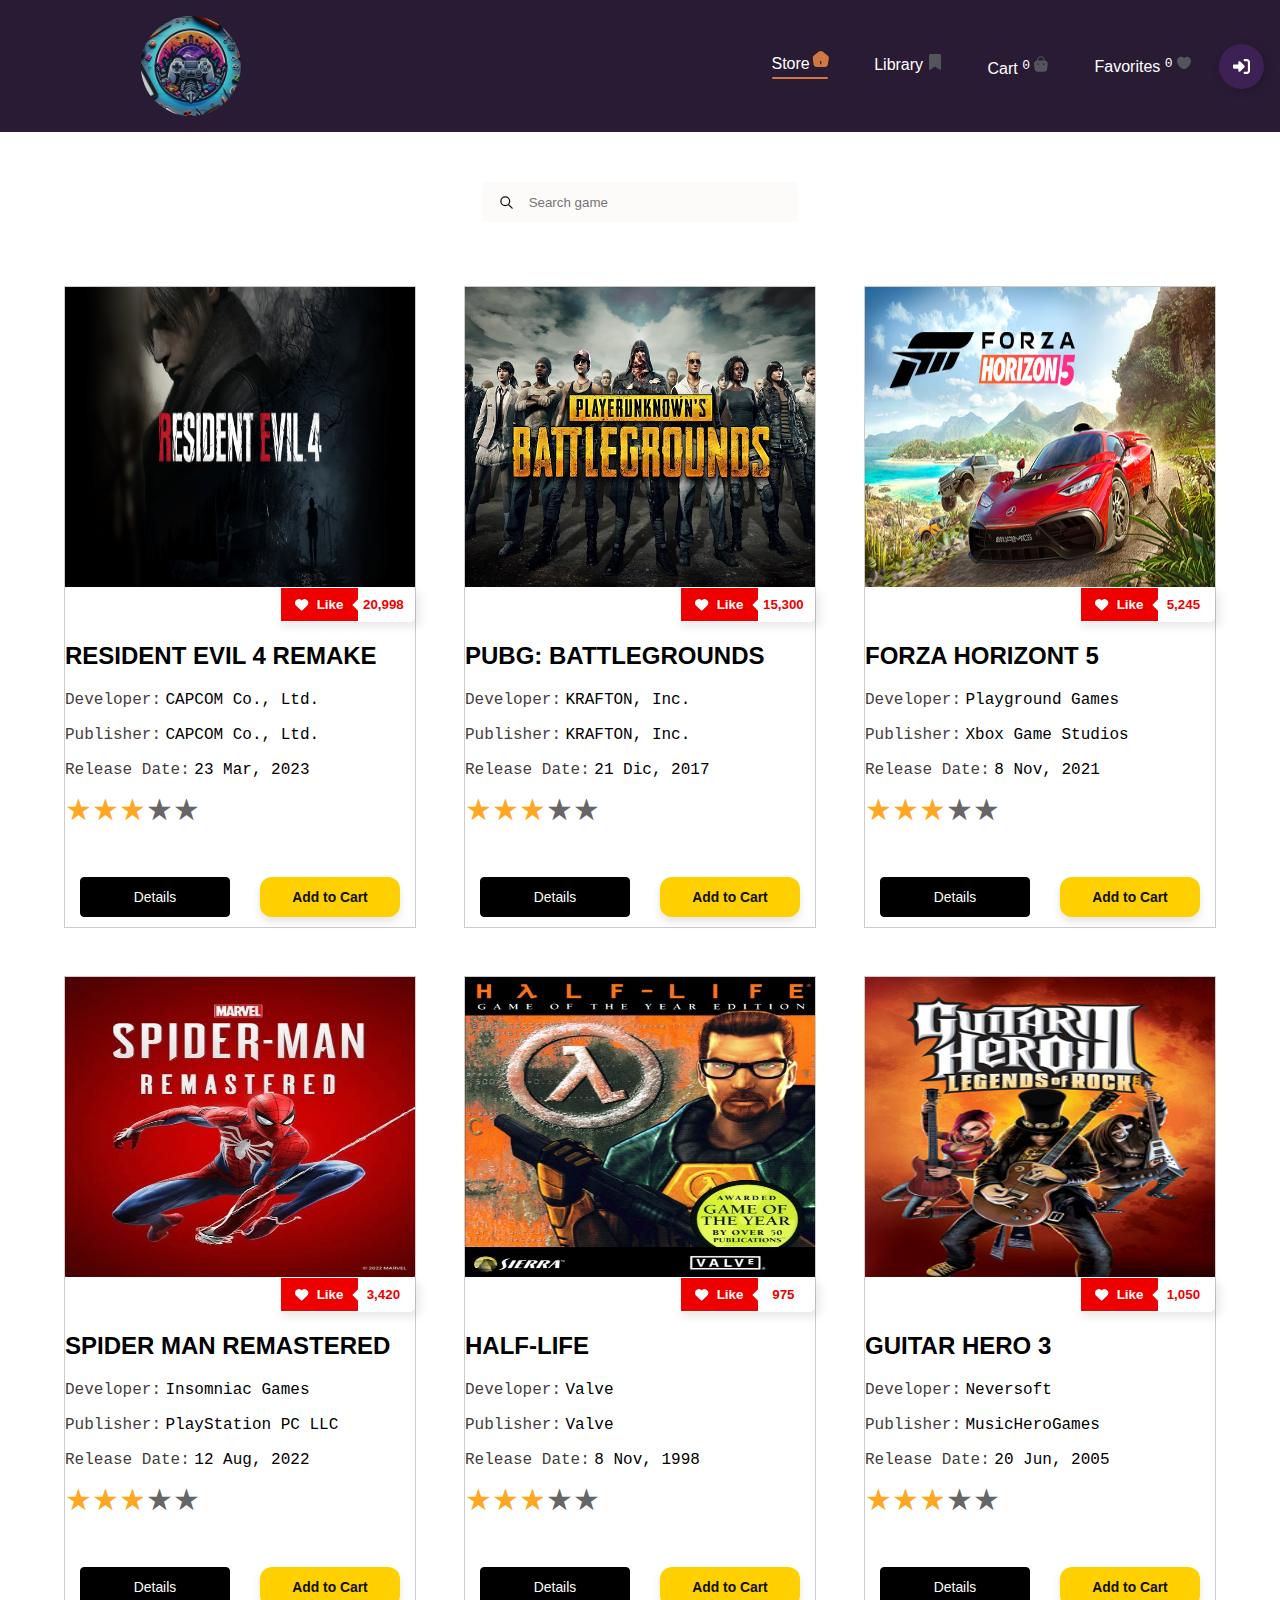
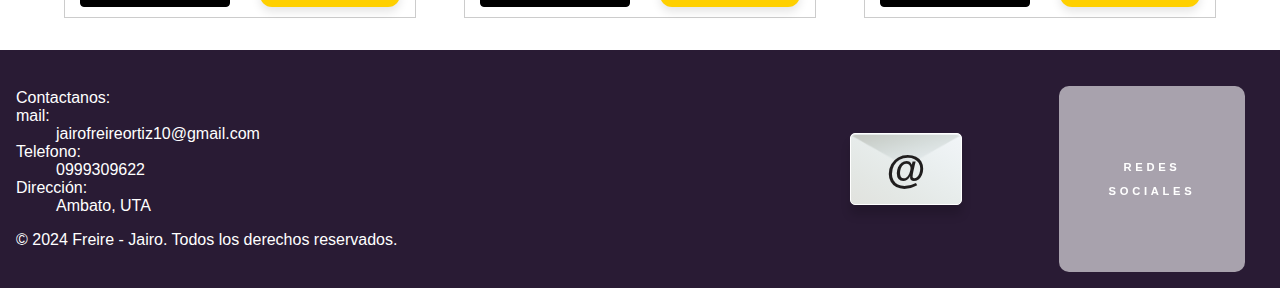
==== commit 6b9863ce: "Like number for games was changed" ====
--- a/index.html
+++ b/index.html
@@ -107,7 +107,7 @@
               <input
                 required=""
                 autocomplete="off"
-                placeholder="Search a game"
+                placeholder="Search game"
                 id="search"
                 type="text"
               />
@@ -184,7 +184,7 @@
                 </svg>
                 <span class="like">Like</span>
               </span>
-              <span class="likeCount" id="contador1"> 9,998 </span>
+              <span class="likeCount" id="contador1"> 20,998 </span>
             </button>
             
             <div class="container5" id="details-container1">
@@ -301,7 +301,7 @@
                 </svg>
                 <span class="like">Like</span>
               </span>
-              <span class="likeCount" id="contador2"> 5,800 </span>
+              <span class="likeCount" id="contador2"> 15,300 </span>
             </button>
             
             <div class="container5" id="details-container2">
@@ -419,7 +419,7 @@
                 </svg>
                 <span class="like">Like</span>
               </span>
-              <span class="likeCount" id="contador3"> 3,345 </span>
+              <span class="likeCount" id="contador3"> 5,245 </span>
             </button>
             
             <div class="container5" id="details-container3">
@@ -535,7 +535,7 @@
                 </svg>
                 <span class="like">Like</span>
               </span>
-              <span class="likeCount" id="contador4"> 2,120 </span>
+              <span class="likeCount" id="contador4"> 3,420 </span>
             </button>
             
             <div class="container5" id="details-container4">
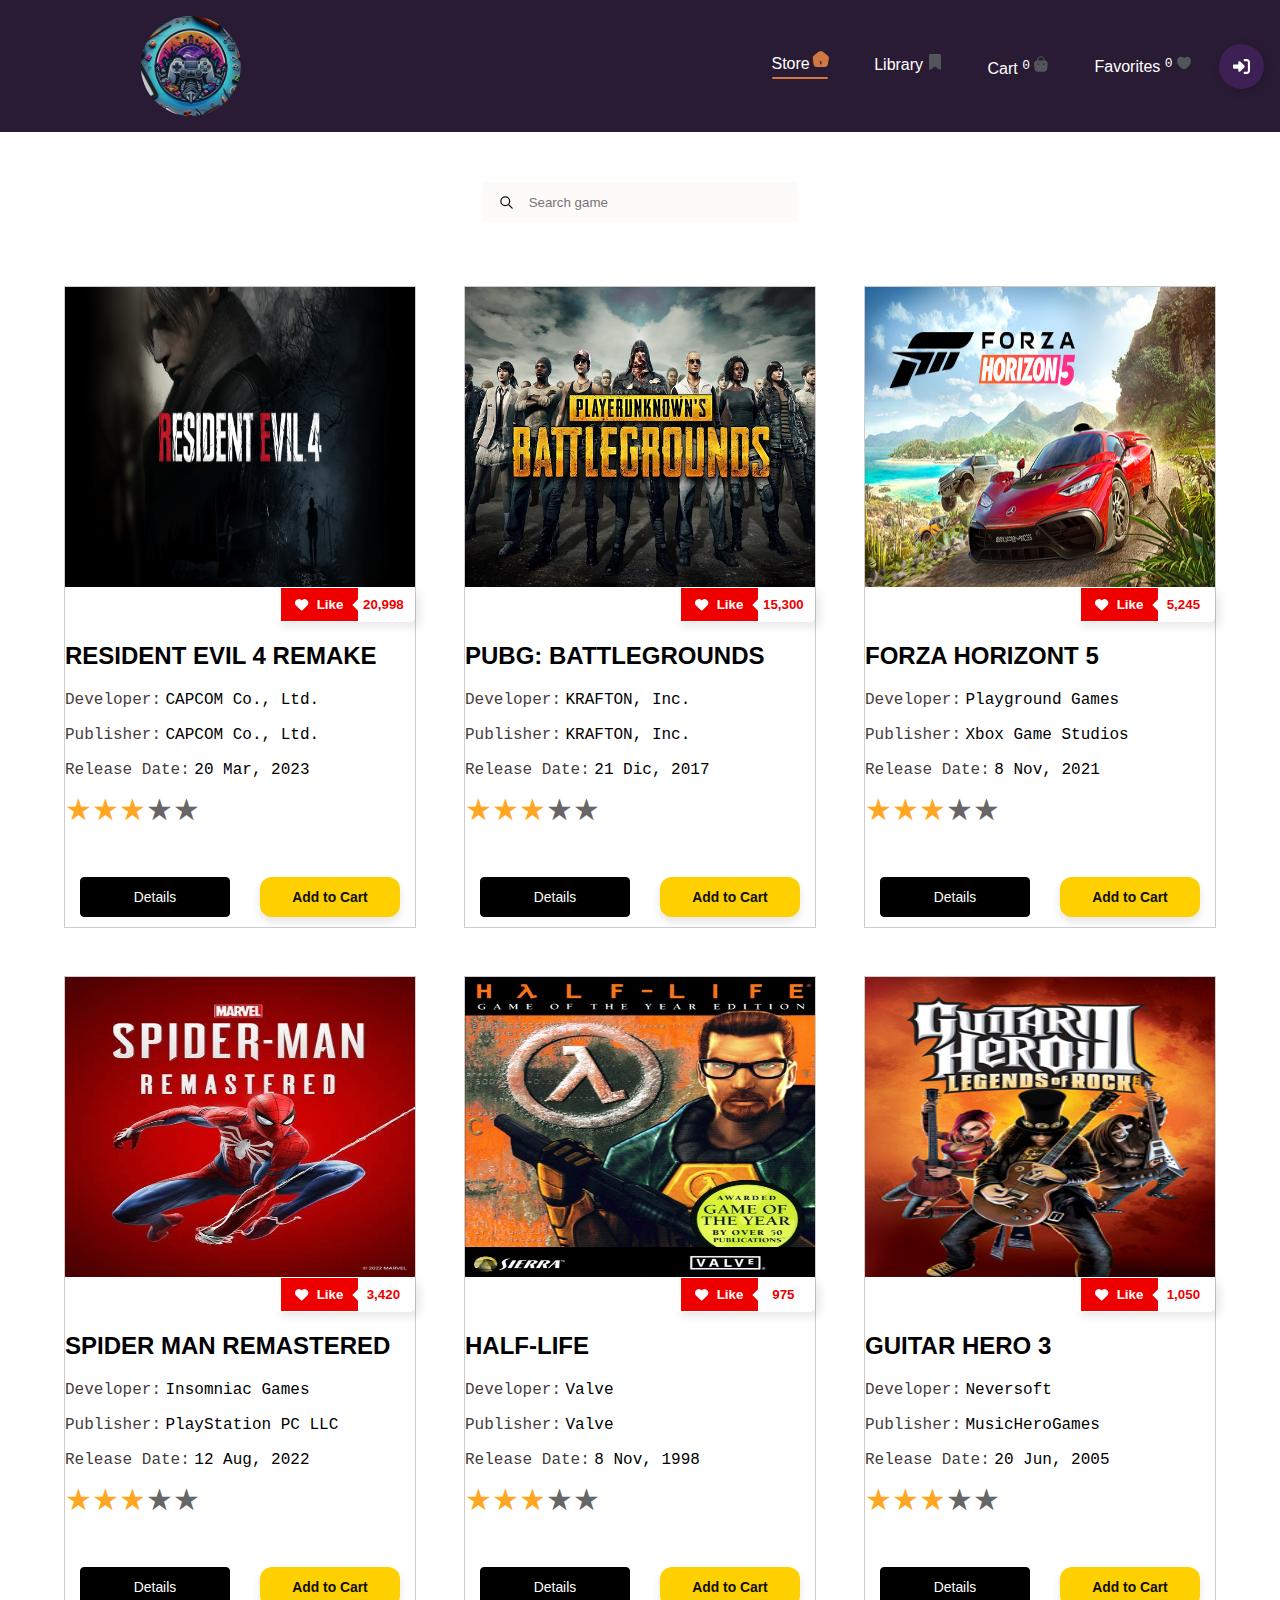
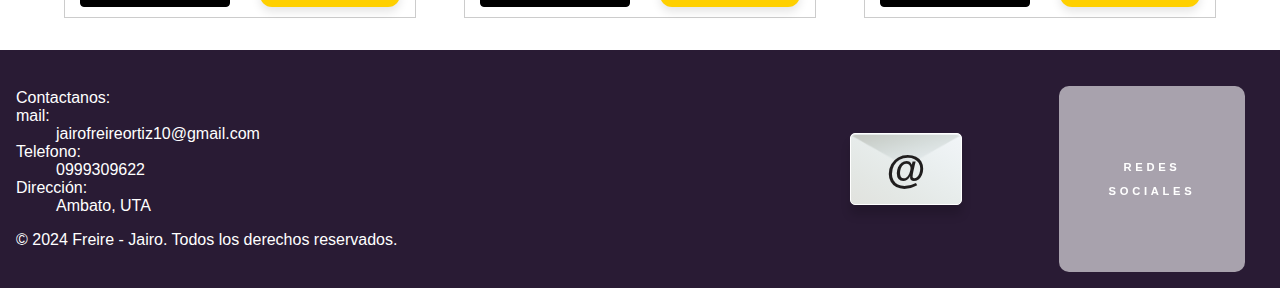
==== commit 9c560fc9: "Some information for game 1 was changed" ====
--- a/index.html
+++ b/index.html
@@ -192,7 +192,7 @@
                   <h2>RESIDENT EVIL 4 REMAKE</h2>
                   <p><span class="subtitle-games">Developer:</span> <span class="content-subtitle">CAPCOM Co., Ltd.</span></p>
                   <p><span class="subtitle-games">Publisher:</span> <span class="content-subtitle">CAPCOM Co., Ltd.</span></p>
-                  <p><span class="subtitle-games">Release Date:</span> <span class="content-subtitle">23 Mar, 2023</span></p>
+                  <p><span class="subtitle-games">Release Date:</span> <span class="content-subtitle">20 Mar, 2023</span></p>
                 <section class="game-description">
                   <h3>Game Description</h3>
                   <p class="description-game">Survival is just the beginning. Six years have passed since the biological disaster in Raccoon City. Leon S. Kennedy, one of the survivors, tracks the president's kidnapped daughter to a secluded European village, where there is something terribly wrong with the locals.</p>
@@ -201,10 +201,10 @@
                   <h3>System Requirements</h3>
                   <ul>
                     <li><span class="subtitle-games">Operating System:</span> <span class="content-subtitle">Windows 10 (64 bit)/Windows 11 (64 bit)</span></li>
-                    <li><span class="subtitle-games">Processor:</span> <span class="content-subtitle"> AMD Ryzen 5 3600 / Intel Core i7 8700</span></li>
+                    <li><span class="subtitle-games">Processor:</span> <span class="content-subtitle"> AMD Ryzen 7 3600 / Intel Core i9 8700</span></li>
                     <li><span class="subtitle-games">Memory:</span> <span class="content-subtitle"> 16 gb Ram</span></li>
                     <li><span class="subtitle-games">Graphics:</span> <span class="content-subtitle"> AMD Radeon RX 5700 / NVIDIA GeForce GTX 1070</span></li>
-                    <li><span class="subtitle-games">Storage:</span><span class="content-subtitle"> 50 GB available space</span></li>
+                    <li><span class="subtitle-games">Storage:</span><span class="content-subtitle"> 60 GB available space</span></li>
                   </ul>
                 </section>
               </article>
